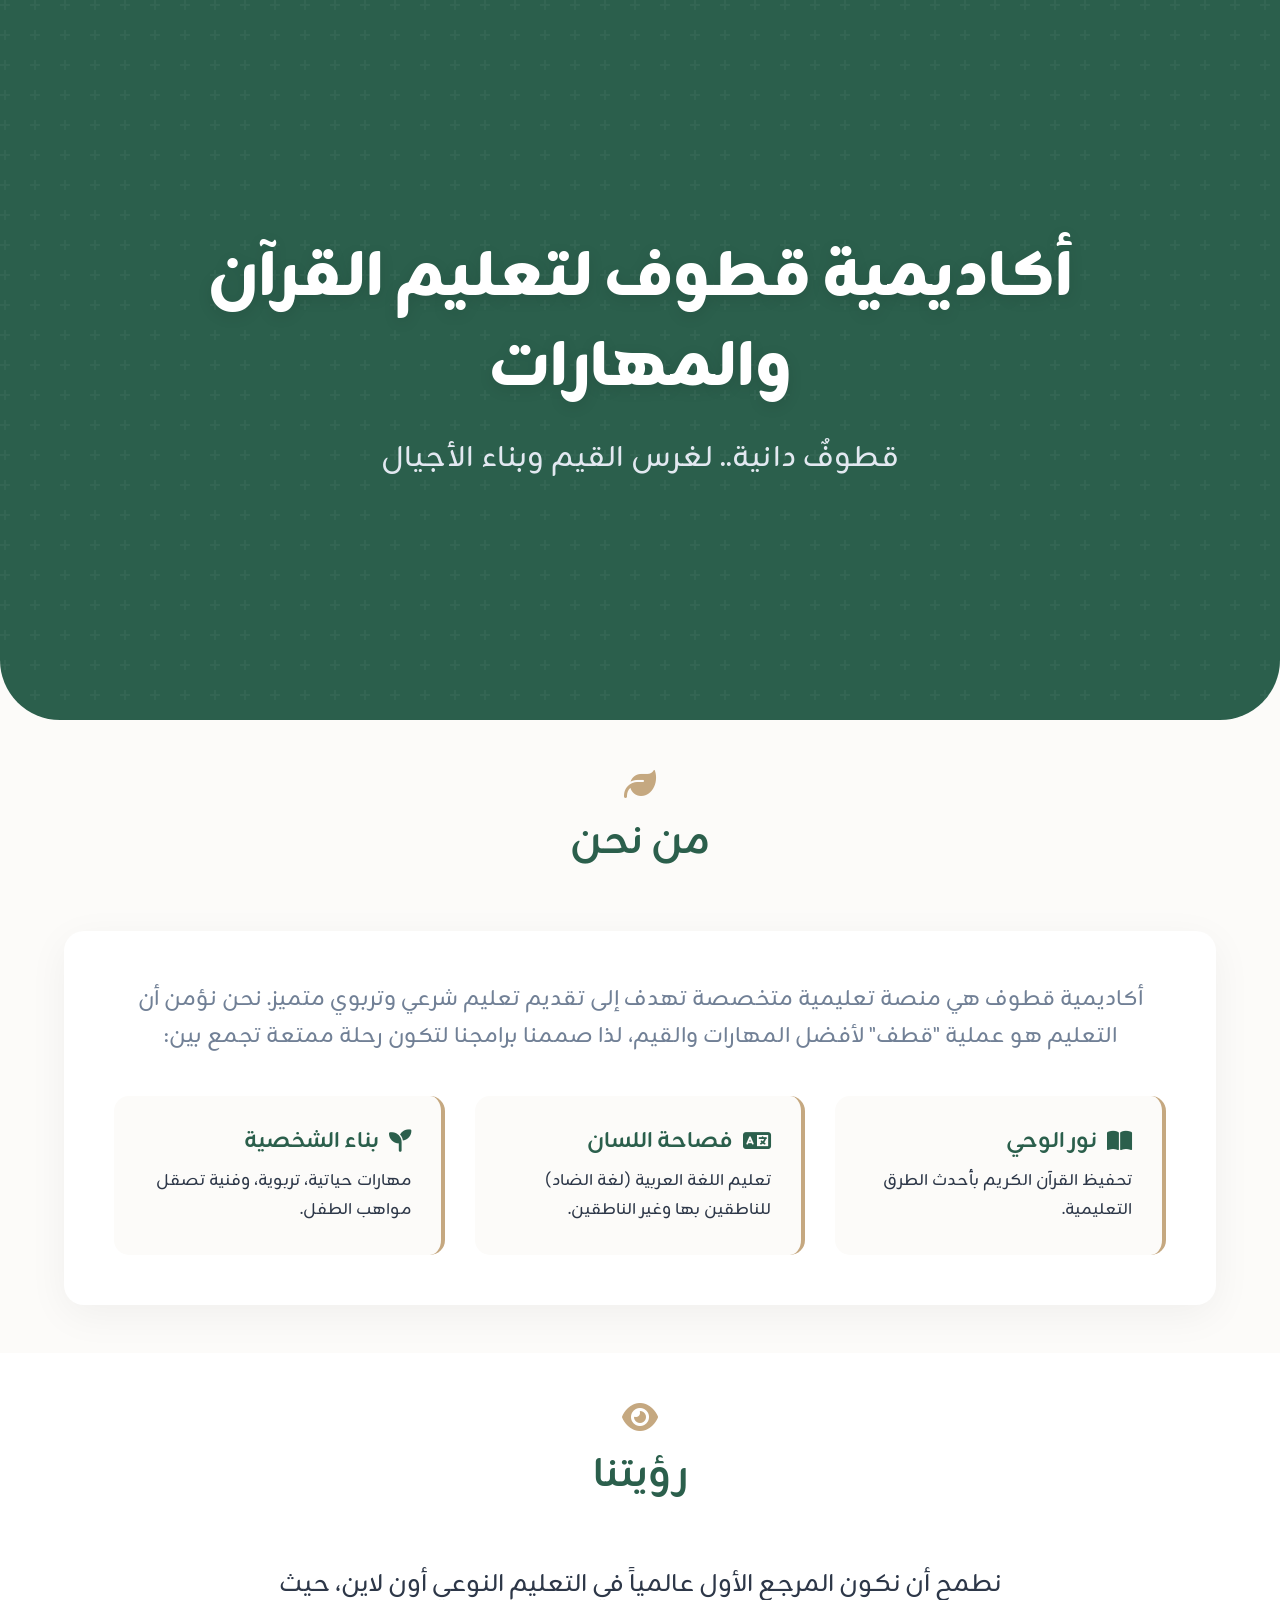
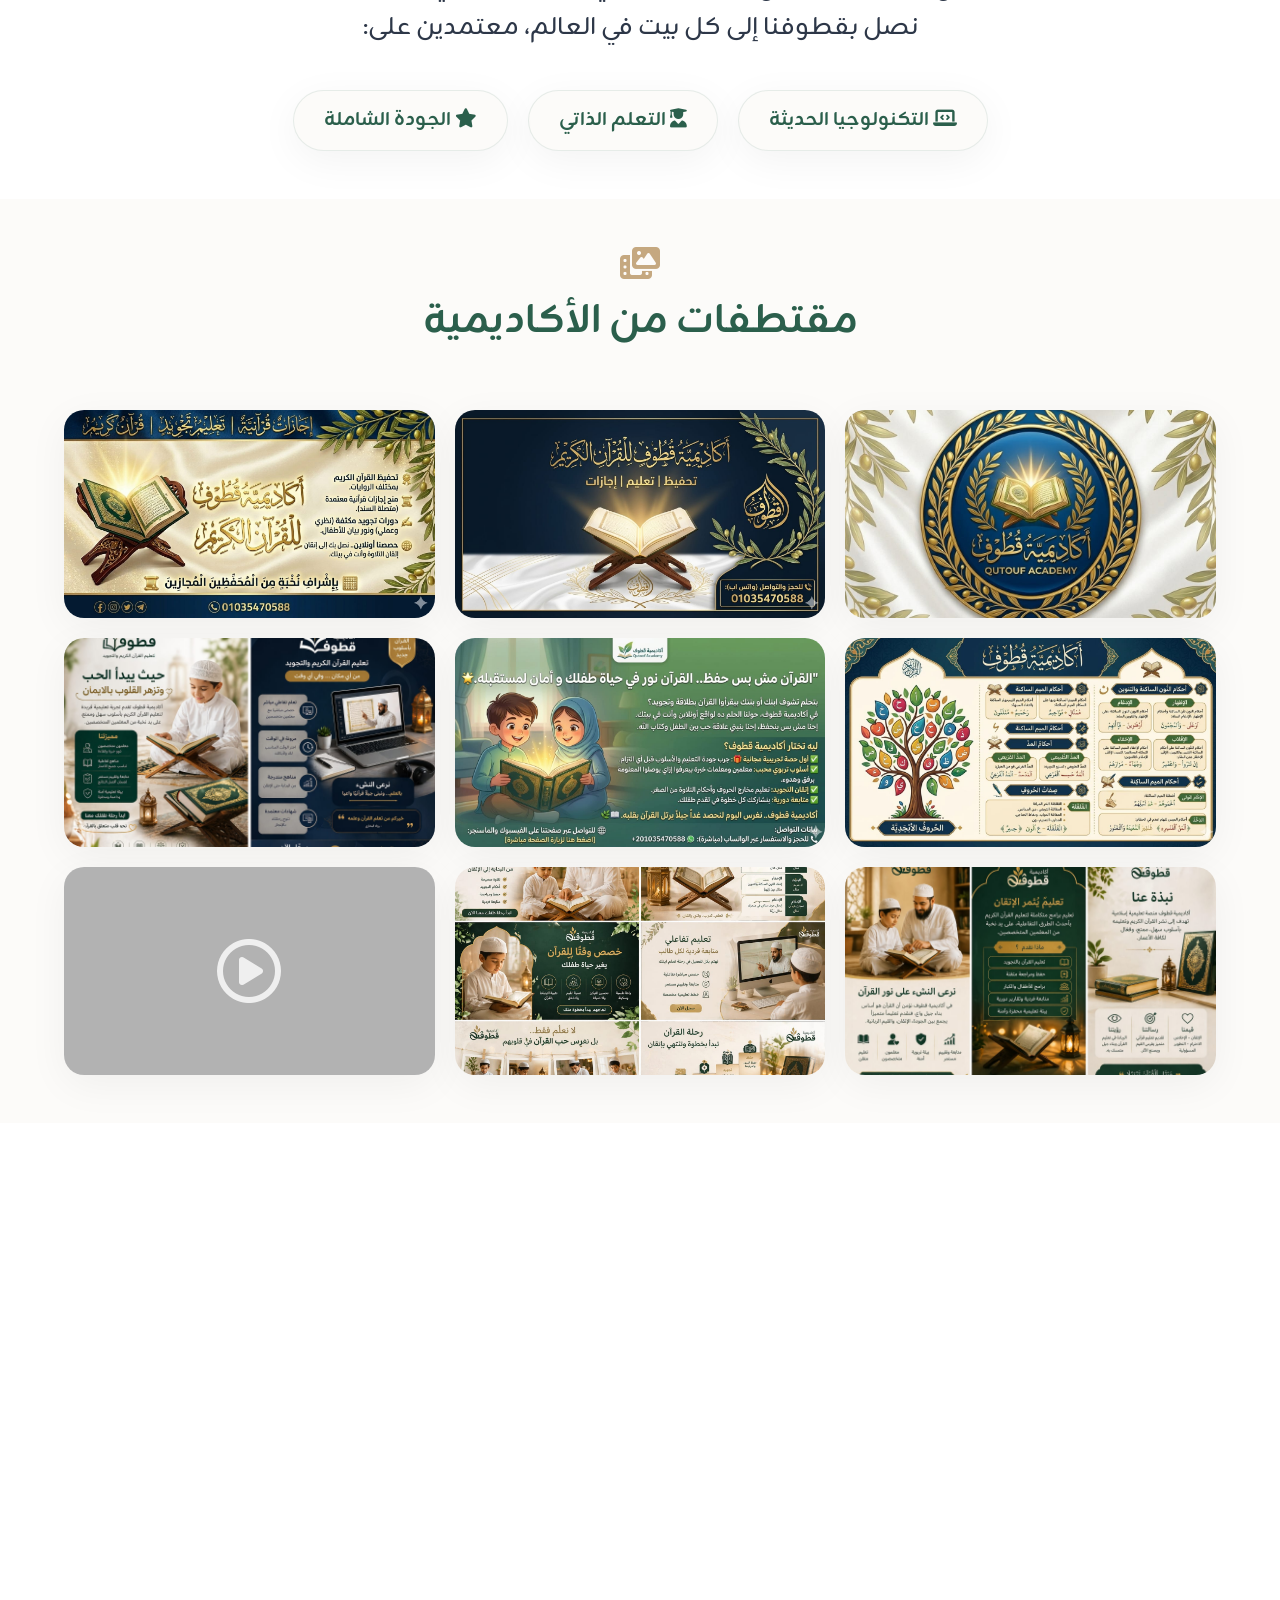
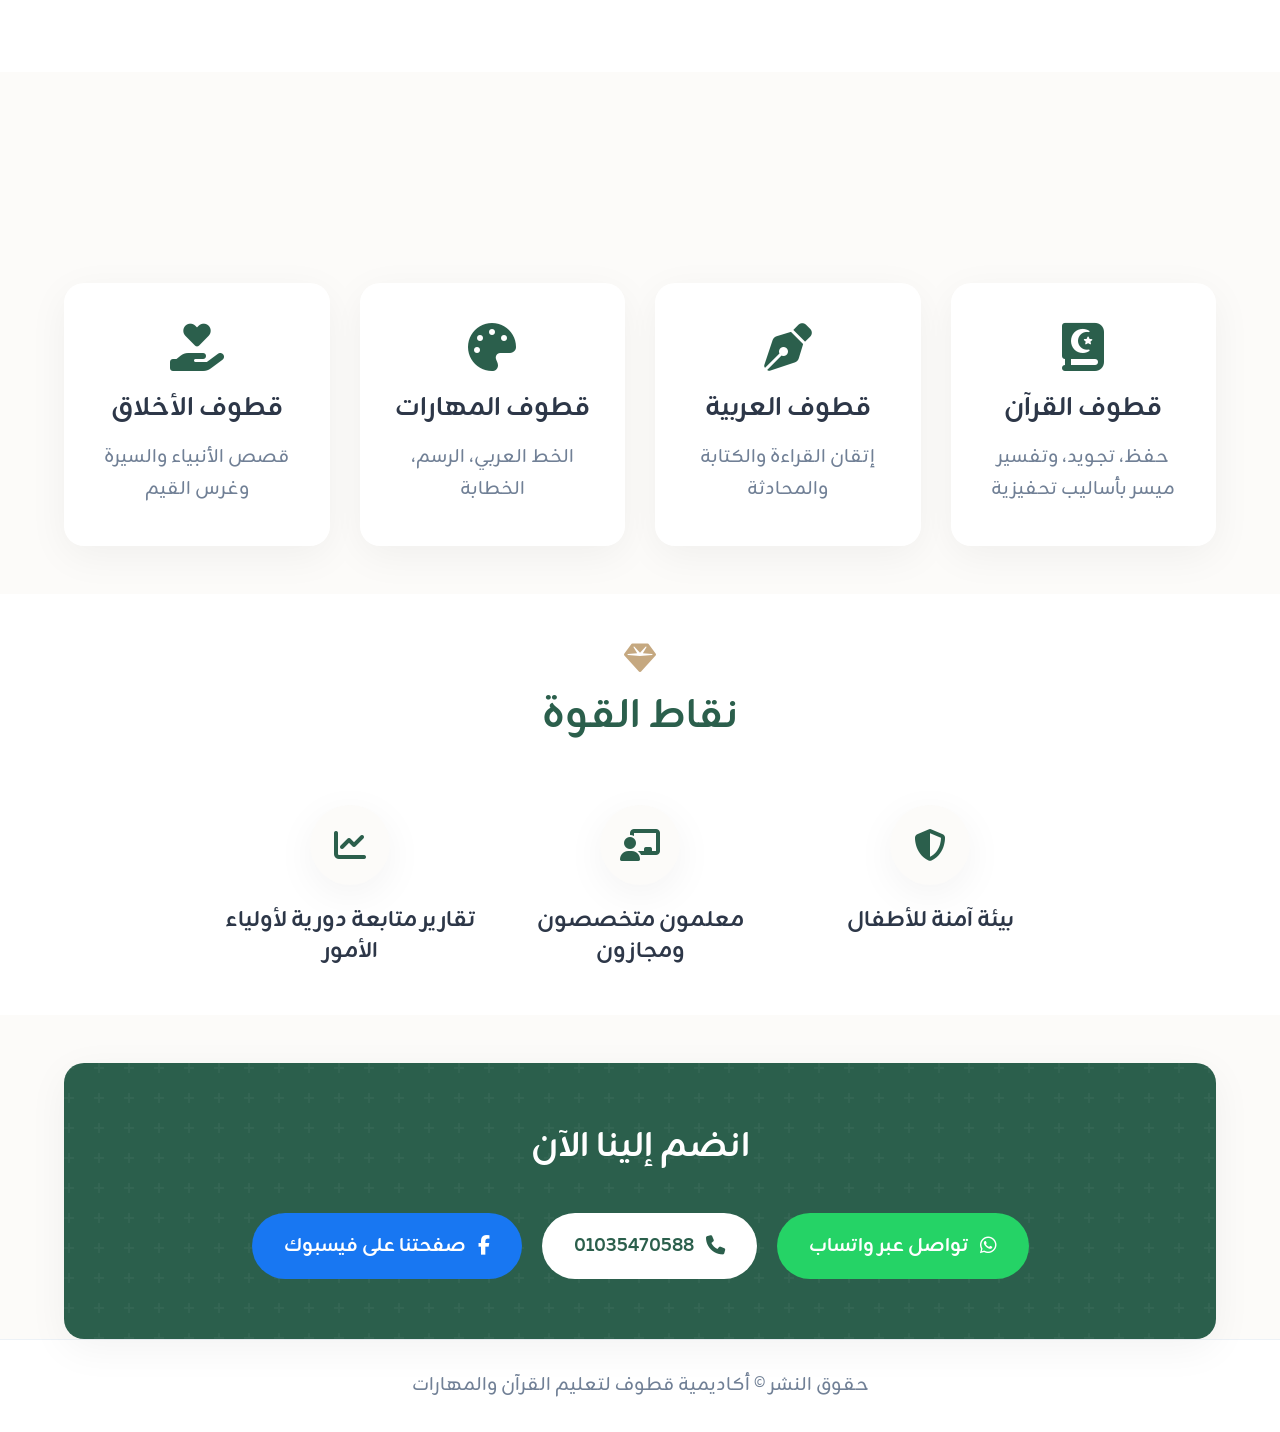
==== qutoof-academy/index.html @ 9b45e67b "a" ====
<!doctype html>
<html lang="ar" dir="rtl">
  <head>
    <meta charset="UTF-8" />
    <meta name="viewport" content="width=device-width, initial-scale=1.0" />
    <title>أكاديمية قطوف لتعليم القرآن والمهارات</title>

    <link rel="preconnect" href="https://fonts.googleapis.com" />
    <link rel="preconnect" href="https://fonts.gstatic.com" crossorigin />
    <link
      href="https://fonts.googleapis.com/css2?family=Zain:wght@300;400;700;900&display=swap"
      rel="stylesheet"
    />

    <link
      rel="stylesheet"
      href="https://cdnjs.cloudflare.com/ajax/libs/font-awesome/6.4.0/css/all.min.css"
    />

    <style>
      /* --- المتغيرات والألوان --- */
      :root {
        --primary-color: #2b5f4c; /* أخضر إسلامي هادئ */
        --secondary-color: #c5a880; /* ذهبي / بيج داكن */
        --bg-color: #fcfbf9; /* بيج فاتح جداً مريح للعين */
        --white: #ffffff;
        --text-dark: #2d3748;
        --text-light: #718096;
        --shadow-soft: 0 10px 40px rgba(0, 0, 0, 0.05);
        --shadow-hover: 0 20px 40px rgba(43, 95, 76, 0.1);
        --border-radius: 20px;
        --transition: all 0.4s cubic-bezier(0.4, 0, 0.2, 1);
      }

      /* --- الإعدادات العامة --- */
      * {
        margin: 0;
        padding: 0;
        box-sizing: border-box;
      }

      body {
        font-family: "Zain", sans-serif;
        background-color: var(--bg-color);
        color: var(--text-dark);
        line-height: 1.8;
        overflow-x: hidden;
        scroll-behavior: smooth;
      }

      h1,
      h2,
      h3,
      h4 {
        font-weight: 700;
        line-height: 1.4;
      }

      a {
        text-decoration: none;
        color: inherit;
      }

      .container {
        width: 100%;
        max-width: 1200px;
        margin: 0 auto;
        padding: 0 24px;
      }

      section {
        padding: 48px 0;
        margin: 48px 0;
        position: relative;
      }

      .section-header {
        text-align: center;
        margin-bottom: 60px;
      }

      .section-header i {
        font-size: 2rem;
        color: var(--secondary-color);
        margin-bottom: 15px;
      }

      .section-header h2 {
        font-size: 2.5rem;
        color: var(--primary-color);
        margin-bottom: 15px;
      }

      /* --- تأثيرات الدخول (Animations) --- */
      .animate-up {
        opacity: 0;
        transform: translateY(40px);
        transition:
          opacity 0.8s ease-out,
          transform 0.8s ease-out;
      }

      .animate-up.visible {
        opacity: 1;
        transform: translateY(0);
      }

      /* --- قسم البطل (Hero Section) --- */
      .hero {
        background-color: var(--primary-color);
        /* نمط هندسي إسلامي خفيف بالخلفية */
        background-image: url("data:image/svg+xml,%3Csvg width='60' height='60' viewBox='0 0 60 60' xmlns='http://www.w3.org/2000/svg'%3E%3Cg fill='none' fill-rule='evenodd'%3E%3Cg fill='%23ffffff' fill-opacity='0.04'%3E%3Cpath d='M36 34v-4h-2v4h-4v2h4v4h2v-4h4v-2h-4zm0-30V0h-2v4h-4v2h4v4h2V6h4V4h-4zM6 34v-4H4v4H0v2h4v4h2v-4h4v-2H6zM6 4V0H4v4H0v2h4v4h2V6h4V4H6z'/%3E%3C/g%3E%3C/g%3E%3C/svg%3E");
        color: var(--white);
        text-align: center;
        margin-top: unset;
        padding: 180px 20px;
        min-height: 80vh;
        display: flex;
        align-items: center;
        justify-content: center;
        border-bottom-left-radius: 60px;
        border-bottom-right-radius: 60px;
      }

      .hero h1 {
        font-size: 4rem;
        font-weight: 900;
        margin-bottom: 20px;
        text-shadow: 0 4px 15px rgba(0, 0, 0, 0.1);
      }

      .hero p {
        font-size: 1.8rem;
        font-weight: 400;
        color: #e2e8f0;
        max-width: 800px;
        margin: 0 auto;
      }

      /* --- قسم من نحن (About) --- */
      .about-content {
        background: var(--white);
        padding: 50px;
        border-radius: var(--border-radius);
        box-shadow: var(--shadow-soft);
        text-align: center;
      }

      .about-content > p {
        font-size: 1.3rem;
        margin-bottom: 40px;
        color: var(--text-light);
      }

      .about-features {
        display: grid;
        grid-template-columns: repeat(auto-fit, minmax(280px, 1fr));
        gap: 30px;
        text-align: right;
      }

      .about-feature-item {
        padding: 30px;
        background: var(--bg-color);
        border-radius: 15px;
        border-right: 4px solid var(--secondary-color);
        transition: var(--transition);
      }

      .about-feature-item:hover {
        transform: translateY(-5px);
        box-shadow: var(--shadow-soft);
      }

      .about-feature-item h4 {
        color: var(--primary-color);
        font-size: 1.4rem;
        margin-bottom: 10px;
        display: flex;
        align-items: center;
        gap: 10px;
      }

      /* --- قسم رؤيتنا (Vision) --- */
      .vision {
        background-color: var(--white);
      }

      .vision-container {
        max-width: 800px;
        margin: 0 auto;
        text-align: center;
      }

      .vision-text {
        font-size: 1.5rem;
        color: var(--text-dark);
        margin-bottom: 40px;
      }

      .vision-tags {
        display: flex;
        justify-content: center;
        gap: 20px;
        flex-wrap: wrap;
      }

      .tag {
        background: var(--bg-color);
        color: var(--primary-color);
        padding: 12px 30px;
        border-radius: 50px;
        font-weight: 700;
        font-size: 1.2rem;
        box-shadow: var(--shadow-soft);
        border: 1px solid rgba(43, 95, 76, 0.1);
      }

      /* --- المسارات التعليمية (Programs) --- */
      .programs-grid {
        display: grid;
        grid-template-columns: repeat(auto-fit, minmax(260px, 1fr));
        gap: 30px;
      }

      .program-card {
        background: var(--white);
        padding: 40px 30px;
        border-radius: var(--border-radius);
        box-shadow: var(--shadow-soft);
        text-align: center;
        transition: var(--transition);
        position: relative;
        overflow: hidden;
      }

      .program-card::before {
        content: "";
        position: absolute;
        top: 0;
        left: 0;
        width: 100%;
        height: 4px;
        background: var(--secondary-color);
        transform: scaleX(0);
        transition: var(--transition);
      }

      .program-card:hover {
        transform: translateY(-10px);
        box-shadow: var(--shadow-hover);
      }

      .program-card:hover::before {
        transform: scaleX(1);
      }

      .program-card i {
        font-size: 3rem;
        color: var(--primary-color);
        margin-bottom: 20px;
      }

      .program-card h3 {
        font-size: 1.6rem;
        margin-bottom: 15px;
        color: var(--text-dark);
      }

      .program-card p {
        color: var(--text-light);
        font-size: 1.1rem;
      }

      /* --- نقاط القوة (Features) --- */
      .features {
        background-color: var(--white);
      }

      .features-list {
        display: flex;
        justify-content: center;
        gap: 40px;
        flex-wrap: wrap;
      }

      .feature-box {
        display: flex;
        flex-direction: column;
        align-items: center;
        text-align: center;
        width: 250px;
      }

      .feature-icon {
        width: 80px;
        height: 80px;
        background: var(--bg-color);
        border-radius: 50%;
        display: flex;
        align-items: center;
        justify-content: center;
        font-size: 2rem;
        color: var(--primary-color);
        margin-bottom: 20px;
        box-shadow: var(--shadow-soft);
        transition: var(--transition);
      }

      .feature-box:hover .feature-icon {
        background: var(--primary-color);
        color: var(--white);
        transform: rotateY(180deg);
      }

      .feature-box h4 {
        font-size: 1.4rem;
      }

      /* --- قسم التواصل (Contact) --- */
      .contact-wrap {
        background: var(--primary-color);
        border-radius: var(--border-radius);
        padding: 60px;
        text-align: center;
        color: var(--white);
        box-shadow: var(--shadow-soft);
        /* نمط إسلامي للخلفية */
        background-image: url("data:image/svg+xml,%3Csvg width='60' height='60' viewBox='0 0 60 60' xmlns='http://www.w3.org/2000/svg'%3E%3Cg fill='none' fill-rule='evenodd'%3E%3Cg fill='%23ffffff' fill-opacity='0.04'%3E%3Cpath d='M36 34v-4h-2v4h-4v2h4v4h2v-4h4v-2h-4zm0-30V0h-2v4h-4v2h4v4h2V6h4V4h-4zM6 34v-4H4v4H0v2h4v4h2v-4h4v-2H6zM6 4V0H4v4H0v2h4v4h2V6h4V4H6z'/%3E%3C/g%3E%3C/g%3E%3C/svg%3E");
      }

      .contact-wrap h2 {
        color: var(--white);
        font-size: 2.2rem;
        margin-bottom: 40px;
      }

      .contact-links {
        display: flex;
        justify-content: center;
        align-items: center;
        gap: 20px;
        flex-wrap: wrap;
      }

      .contact-btn {
        display: flex;
        align-items: center;
        gap: 12px;
        padding: 16px 32px;
        border-radius: 50px;
        font-size: 1.2rem;
        font-weight: 700;
        transition: var(--transition);
        background: var(--white);
        color: var(--text-dark);
      }

      .contact-btn:hover {
        transform: translateY(-3px);
        box-shadow: 0 10px 20px rgba(0, 0, 0, 0.1);
      }

      .btn-whatsapp {
        background: #25d366;
        color: white;
      }
      .btn-whatsapp:hover {
        background: #20bd5a;
      }

      .btn-facebook {
        background: #1877f2;
        color: white;
      }
      .btn-facebook:hover {
        background: #166fe5;
      }

      .btn-phone {
        background: var(--white);
        color: var(--primary-color);
      }

      /* --- الفوتر (Footer) --- */
      footer {
        background-color: var(--white);
        padding: 30px 0;
        text-align: center;
        border-top: 1px solid #edf2f7;
      }

      footer p {
        color: var(--text-light);
        font-size: 1.1rem;
        /* margin-bottom: 10px; */
      }
      /*
      .social-icons {
        display: flex;
        justify-content: center;
        gap: 15px;
      }

      .social-icons a {
        color: var(--text-light);
        font-size: 1.2rem;
        transition: var(--transition);
      }

      .social-icons a:hover {
        color: var(--primary-color);
      }
         */

      /* --- التجاوب مع الشاشات (Responsive) --- */
      @media (max-width: 768px) {
        .hero h1 {
          font-size: 2.5rem;
        }
        .hero p {
          font-size: 1.3rem;
        }
        .hero {
          padding: 120px 20px;
          border-bottom-left-radius: 30px;
          border-bottom-right-radius: 30px;
        }
        .about-content {
          padding: 30px;
        }
        .vision-text {
          font-size: 1.2rem;
        }
        .contact-wrap {
          padding: 40px 20px;
        }
        .contact-btn {
          width: 100%;
          justify-content: center;
        }
      }

      /* --- قسم معرض الصور والفيديوهات (Gallery) --- */
      .media-grid {
        display: grid;
        grid-template-columns: repeat(auto-fit, minmax(300px, 1fr));
        gap: 20px;
        margin-top: 40px;
      }

      .media-item {
        border-radius: var(--border-radius);
        overflow: hidden;
        box-shadow: var(--shadow-soft);
        position: relative;
        aspect-ratio: 16 / 9;
        background-color: var(--white);
      }

      .media-item img {
        width: 100%;
        height: 100%;
        object-fit: cover;
        transition: var(--transition);
      }

      .media-item:hover img {
        transform: scale(1.05);
      }

      /* تنسيق غطاء الفيديو */
      .video-overlay {
        position: absolute;
        top: 0;
        left: 0;
        width: 100%;
        height: 100%;
        background: rgba(0, 0, 0, 0.3);
        display: flex;
        align-items: center;
        justify-content: center;
        transition: var(--transition);
        cursor: pointer;
      }

      .media-item:hover .video-overlay {
        background: rgba(0, 0, 0, 0.5);
      }

      .video-overlay i {
        font-size: 4rem;
        color: var(--white);
        opacity: 0.8;
        transition: var(--transition);
      }

      .media-item:hover .video-overlay i {
        transform: scale(1.1);
        opacity: 1;
      }

      /* --- قسم فريق العمل (Team) --- */
      .team-grid {
        display: grid;
        grid-template-columns: repeat(auto-fit, minmax(250px, 1fr));
        gap: 30px;
        margin-top: 40px;
      }

      .team-card {
        background: var(--white);
        border-radius: var(--border-radius);
        padding: 40px 20px;
        text-align: center;
        box-shadow: var(--shadow-soft);
        transition: var(--transition);
      }

      .team-card:hover {
        transform: translateY(-10px);
        box-shadow: var(--shadow-hover);
      }

      .team-avatar {
        width: 120px;
        height: 120px;
        border-radius: 50%;
        background-color: var(--bg-color);
        margin: 0 auto 20px;
        display: flex;
        align-items: center;
        justify-content: center;
        font-size: 3rem;
        color: var(--secondary-color);
        border: 4px solid var(--primary-color);
        overflow: hidden;
      }

      .team-avatar img {
        width: 100%;
        height: 100%;
        object-fit: cover;
      }

      .team-card h3 {
        color: var(--text-dark);
        font-size: 1.5rem;
        margin-bottom: 5px;
      }

      .team-card p {
        color: var(--text-light);
        font-size: 1.1rem;
      }
    </style>
  </head>
  <body>
    <section class="hero">
      <div class="container animate-up">
        <h1>أكاديمية قطوف لتعليم القرآن والمهارات</h1>
        <p>قطوفٌ دانية.. لغرس القيم وبناء الأجيال</p>
      </div>
    </section>

    <section id="about" class="container">
      <div class="section-header animate-up">
        <i class="fa-solid fa-leaf"></i>
        <h2>من نحن</h2>
      </div>
      <div class="about-content animate-up">
        <p>
          أكاديمية قطوف هي منصة تعليمية متخصصة تهدف إلى تقديم تعليم شرعي وتربوي
          متميز. نحن نؤمن أن التعليم هو عملية "قطف" لأفضل المهارات والقيم، لذا
          صممنا برامجنا لتكون رحلة ممتعة تجمع بين:
        </p>

        <div class="about-features">
          <div class="about-feature-item">
            <h4><i class="fa-solid fa-book-open"></i> نور الوحي</h4>
            <p>تحفيظ القرآن الكريم بأحدث الطرق التعليمية.</p>
          </div>
          <div class="about-feature-item">
            <h4><i class="fa-solid fa-language"></i> فصاحة اللسان</h4>
            <p>تعليم اللغة العربية (لغة الضاد) للناطقين بها وغير الناطقين.</p>
          </div>
          <div class="about-feature-item">
            <h4><i class="fa-solid fa-seedling"></i> بناء الشخصية</h4>
            <p>مهارات حياتية، تربوية، وفنية تصقل مواهب الطفل.</p>
          </div>
        </div>
      </div>
    </section>

    <section id="vision" class="vision">
      <div class="container vision-container animate-up">
        <div class="section-header">
          <i class="fa-solid fa-eye"></i>
          <h2>رؤيتنا</h2>
        </div>
        <p class="vision-text">
          نطمح أن نكون المرجع الأول عالمياً في التعليم النوعي أون لاين، حيث نصل
          بقطوفنا إلى كل بيت في العالم، معتمدين على:
        </p>
        <div class="vision-tags">
          <div class="tag">
            <i class="fa-solid fa-laptop-code"></i> التكنولوجيا الحديثة
          </div>
          <div class="tag">
            <i class="fa-solid fa-user-graduate"></i> التعلم الذاتي
          </div>
          <div class="tag"><i class="fa-solid fa-star"></i> الجودة الشاملة</div>
        </div>
      </div>
    </section>

    <section id="gallery" class="container">
      <div class="section-header animate-up">
        <i class="fa-solid fa-photo-film"></i>
        <h2>مقتطفات من الأكاديمية</h2>
      </div>
      <div class="media-grid">
        <div class="media-item animate-up" style="transition-delay: 0.1s">
          <img src="img\WhatsApp Image 2026-04-23 at 6.18.03 PM.jpeg" />
        </div>

        <div class="media-item animate-up" style="transition-delay: 0.1s">
          <img src="img\WhatsApp Image 2026-04-23 at 6.18.01 PM.jpeg" />
        </div>

        <div class="media-item animate-up" style="transition-delay: 0.1s">
          <img src="img\WhatsApp Image 2026-04-23 at 6.18.02 PM.jpeg" />
        </div>

        <div class="media-item animate-up" style="transition-delay: 0.1s">
          <img src="img\WhatsApp Image 2026-04-23 at 7.53.25 PM.jpeg" />
        </div>

        <div class="media-item animate-up" style="transition-delay: 0.1s">
          <img src="img\WhatsApp Image 2026-04-23 at 7.35.14 PM.jpeg" />
        </div>

        <div class="media-item animate-up" style="transition-delay: 0.1s">
          <img src="img\WhatsApp Image 2026-04-23 at 7.59.48 PM.jpeg" />
        </div>

        <div class="media-item animate-up" style="transition-delay: 0.1s">
          <img src="img\WhatsApp Image 2026-04-23 at 7.59.47 PM.jpeg" />
        </div>

        <div class="media-item animate-up" style="transition-delay: 0.1s">
          <img src="img\WhatsApp Image 2026-04-23 at 7.53.52 PM.jpeg" />
        </div>

        <div class="media-item animate-up">
          <video src="vid\VID-20260425-WA0044.mp4"></video>
          <a href="#" class="video-overlay">
            <i class="fa-regular fa-circle-play"></i>
          </a>
        </div>
      </div>
    </section>

    <section id="team" class="features">
      <div class="container">
        <div class="section-header animate-up">
          <i class="fa-solid fa-users"></i>
          <h2>فريق العمل</h2>
        </div>
        <div class="team-grid">
          <div class="team-card animate-up">
            <div class="team-avatar">
              <i class="fa-solid fa-user-tie"></i>
            </div>
            <h3>الشيخ عبدالله ناصر</h3>
            <p>مشرف تعليم القرآن</p>
          </div>
        </div>
      </div>
    </section>

    <section id="programs" class="container">
      <div class="section-header animate-up">
        <i class="fa-solid fa-layer-group"></i>
        <h2>مسارات قطوف التعليمية</h2>
      </div>
      <div class="programs-grid">
        <div class="program-card animate-up">
          <i class="fa-solid fa-book-quran"></i>
          <h3>قطوف القرآن</h3>
          <p>حفظ، تجويد، وتفسير ميسر بأساليب تحفيزية</p>
        </div>
        <div class="program-card animate-up" style="transition-delay: 0.1s">
          <i class="fa-solid fa-pen-nib"></i>
          <h3>قطوف العربية</h3>
          <p>إتقان القراءة والكتابة والمحادثة</p>
        </div>
        <div class="program-card animate-up" style="transition-delay: 0.2s">
          <i class="fa-solid fa-palette"></i>
          <h3>قطوف المهارات</h3>
          <p>الخط العربي، الرسم، الخطابة</p>
        </div>
        <div class="program-card animate-up" style="transition-delay: 0.3s">
          <i class="fa-solid fa-hand-holding-heart"></i>
          <h3>قطوف الأخلاق</h3>
          <p>قصص الأنبياء والسيرة وغرس القيم</p>
        </div>
      </div>
    </section>

    <section id="features" class="features">
      <div class="container animate-up">
        <div class="section-header">
          <i class="fa-solid fa-gem"></i>
          <h2>نقاط القوة</h2>
        </div>
        <div class="features-list">
          <div class="feature-box">
            <div class="feature-icon">
              <i class="fa-solid fa-shield-halved"></i>
            </div>
            <h4>بيئة آمنة للأطفال</h4>
          </div>
          <div class="feature-box">
            <div class="feature-icon">
              <i class="fa-solid fa-chalkboard-user"></i>
            </div>
            <h4>معلمون متخصصون ومجازون</h4>
          </div>
          <div class="feature-box">
            <div class="feature-icon">
              <i class="fa-solid fa-chart-line"></i>
            </div>
            <h4>تقارير متابعة دورية لأولياء الأمور</h4>
          </div>
        </div>
      </div>
    </section>

    <section id="contact" class="container">
      <div class="contact-wrap animate-up">
        <h2>انضم إلينا الآن</h2>
        <div class="contact-links">
          <a
            href="https://wa.me/201035470588"
            target="_blank"
            class="contact-btn btn-whatsapp"
          >
            <i class="fa-brands fa-whatsapp"></i> تواصل عبر واتساب
          </a>
          <a href="tel:01035470588" class="contact-btn btn-phone">
            <i class="fa-solid fa-phone"></i> 01035470588
          </a>
          <a
            href="https://facebook.com/share/18U8JBKvM3"
            target="_blank"
            class="contact-btn btn-facebook"
          >
            <i class="fa-brands fa-facebook-f"></i> صفحتنا على فيسبوك
          </a>
        </div>
      </div>
    </section>

    <footer>
      <div class="container">
        <p>حقوق النشر © أكاديمية قطوف لتعليم القرآن والمهارات</p>
        <!-- <div class="social-icons">
          <a href="https://facebook.com/share/18U8JBKvM3" target="_blank"
            ><i class="fa-brands fa-facebook"></i
          ></a>
          <a href="https://wa.me/201035470588" target="_blank"
            ><i class="fa-brands fa-whatsapp"></i
          ></a>
        </div> -->
      </div>
    </footer>

    <script>
      document.addEventListener("DOMContentLoaded", () => {
        const observerOptions = {
          root: null,
          rootMargin: "0px",
          threshold: 0.15,
        };

        const observer = new IntersectionObserver((entries, observer) => {
          entries.forEach((entry) => {
            if (entry.isIntersecting) {
              entry.target.classList.add("visible");
              observer.unobserve(entry.target);
            }
          });
        }, observerOptions);

        const animateElements = document.querySelectorAll(".animate-up");
        animateElements.forEach((el) => observer.observe(el));
      });
    </script>
  </body>
</html>
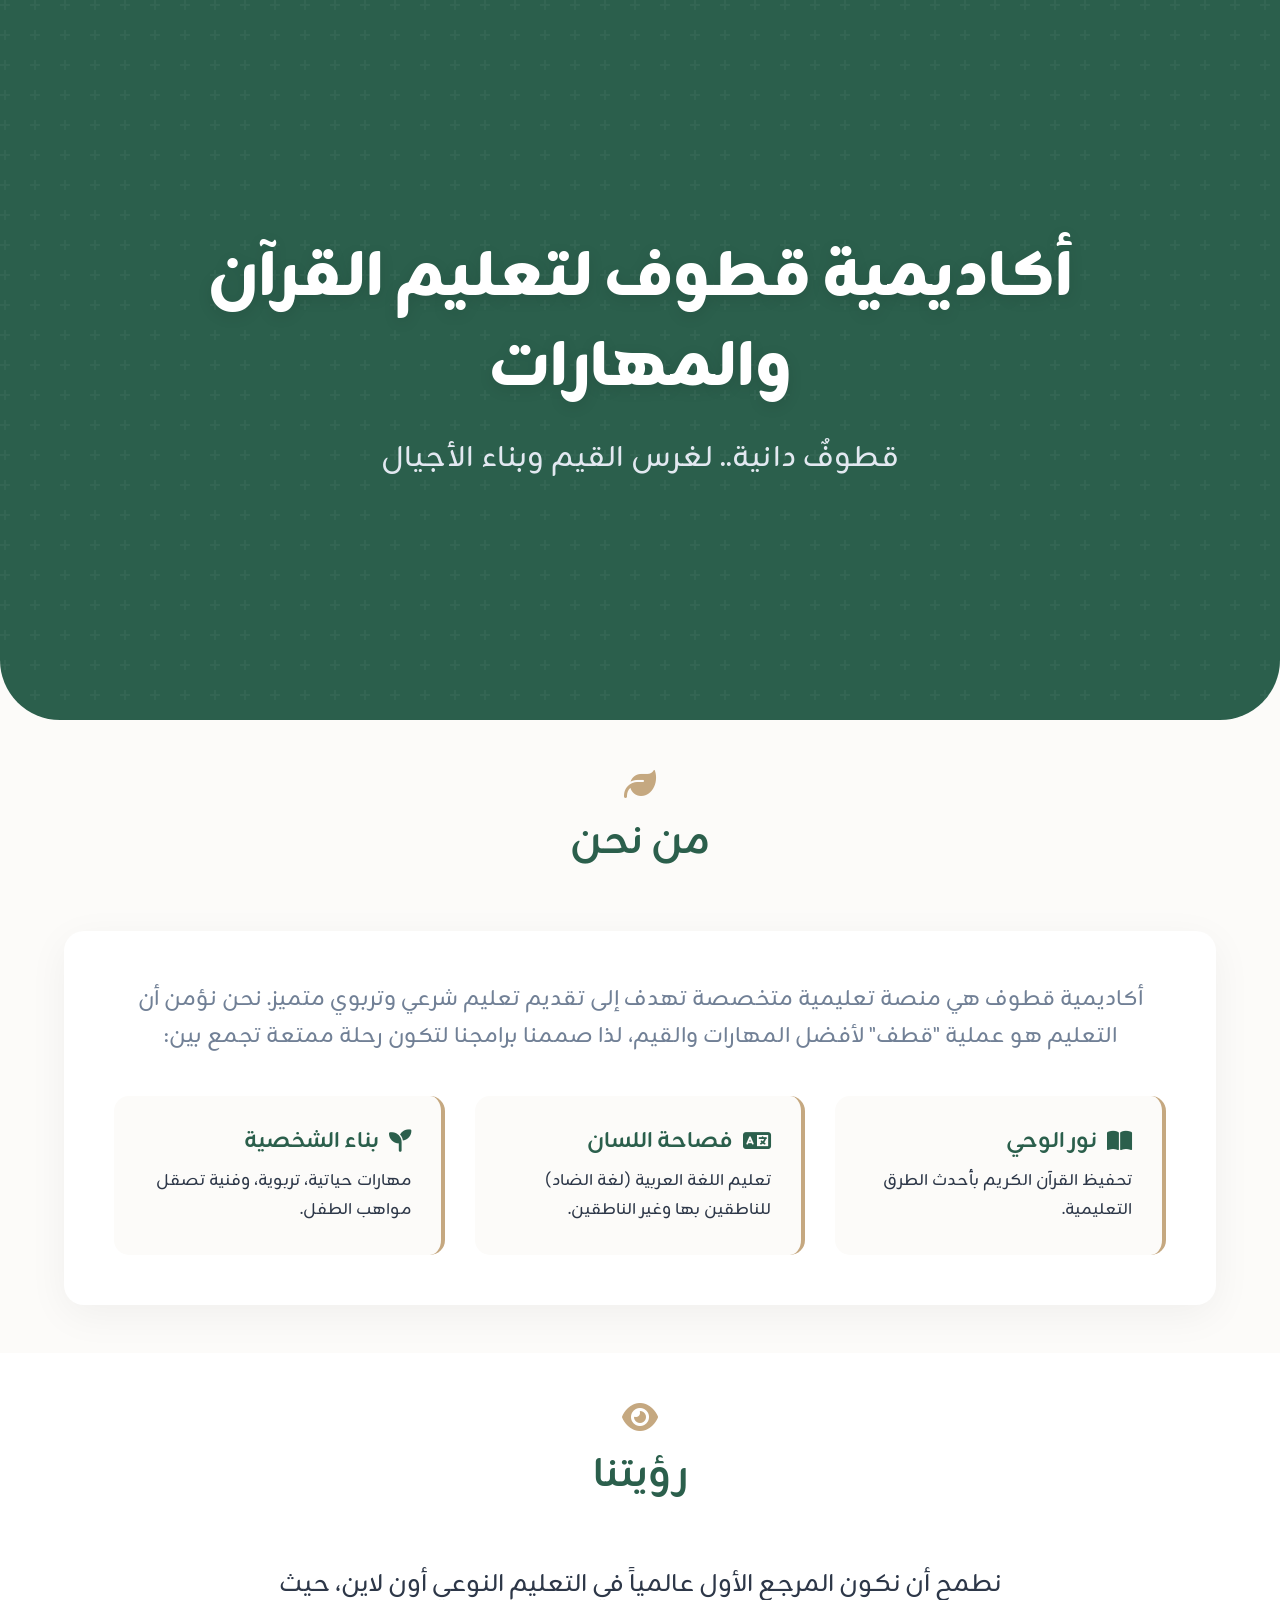
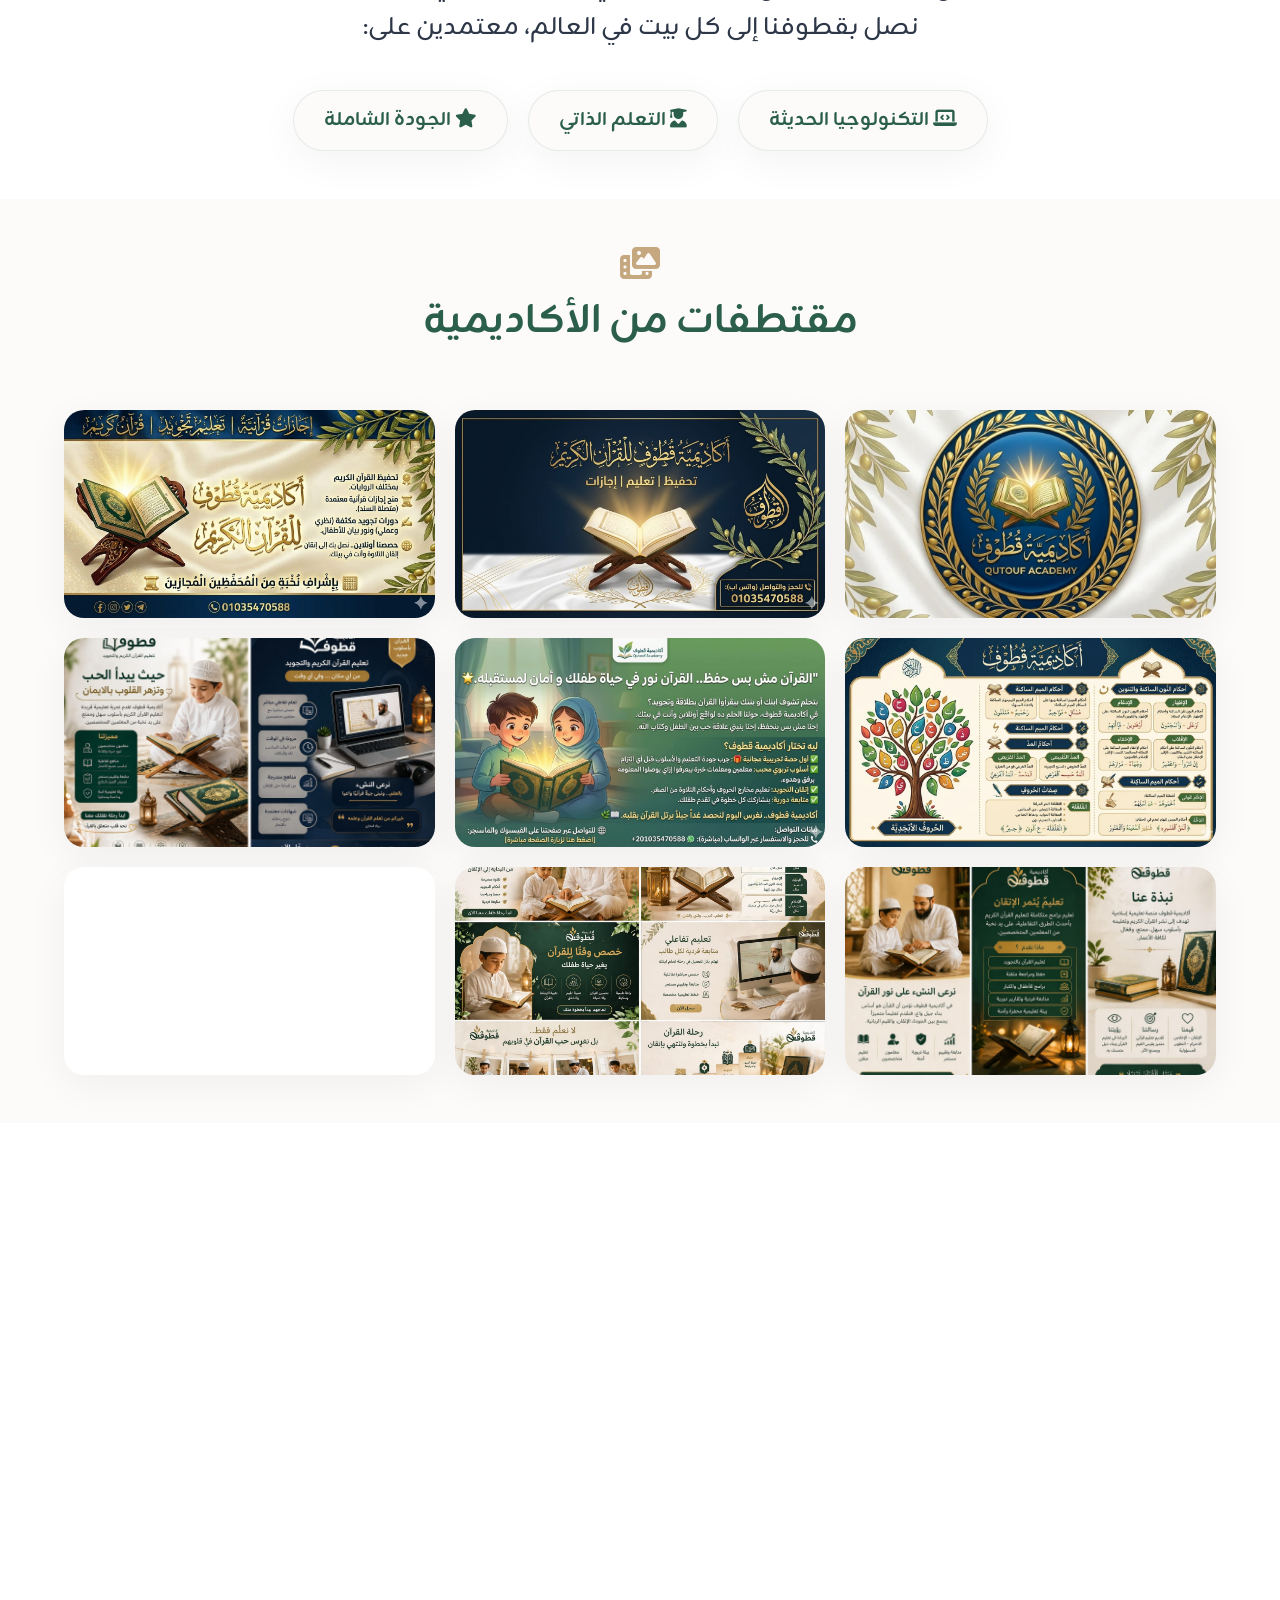
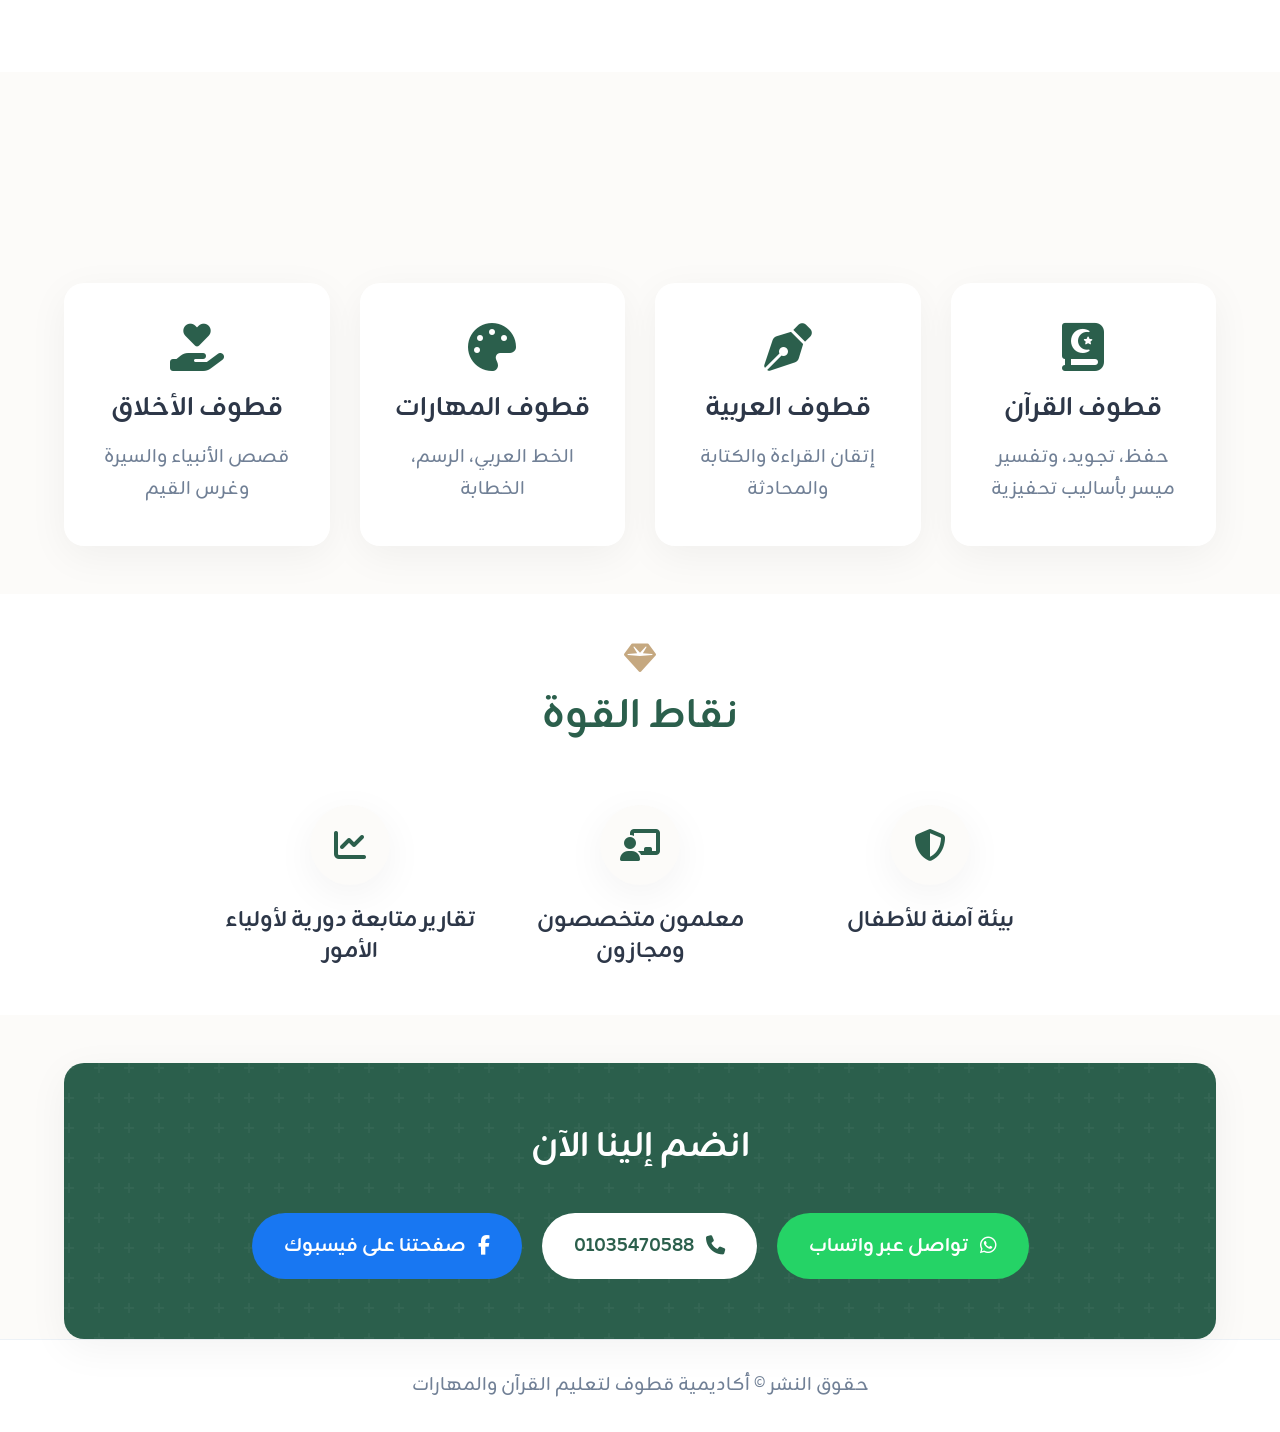
==== commit 67c3ea81: "a" ====
--- a/qutoof-academy/index.html
+++ b/qutoof-academy/index.html
@@ -625,38 +625,38 @@
         </div>
 
         <div class="media-item animate-up" style="transition-delay: 0.1s">
-          <img src="img\WhatsApp Image 2026-04-23 at 6.18.01 PM.jpeg" />
+          <img src="img/WhatsApp Image 2026-04-23 at 6.18.01 PM.jpeg" />
         </div>
 
         <div class="media-item animate-up" style="transition-delay: 0.1s">
-          <img src="img\WhatsApp Image 2026-04-23 at 6.18.02 PM.jpeg" />
+          <img src="img/WhatsApp Image 2026-04-23 at 6.18.02 PM.jpeg" />
         </div>
 
         <div class="media-item animate-up" style="transition-delay: 0.1s">
-          <img src="img\WhatsApp Image 2026-04-23 at 7.53.25 PM.jpeg" />
+          <img src="img/WhatsApp Image 2026-04-23 at 7.53.25 PM.jpeg" />
         </div>
 
         <div class="media-item animate-up" style="transition-delay: 0.1s">
-          <img src="img\WhatsApp Image 2026-04-23 at 7.35.14 PM.jpeg" />
+          <img src="img/WhatsApp Image 2026-04-23 at 7.35.14 PM.jpeg" />
         </div>
 
         <div class="media-item animate-up" style="transition-delay: 0.1s">
-          <img src="img\WhatsApp Image 2026-04-23 at 7.59.48 PM.jpeg" />
+          <img src="img/WhatsApp Image 2026-04-23 at 7.59.48 PM.jpeg" />
         </div>
 
         <div class="media-item animate-up" style="transition-delay: 0.1s">
-          <img src="img\WhatsApp Image 2026-04-23 at 7.59.47 PM.jpeg" />
+          <img src="img/WhatsApp Image 2026-04-23 at 7.59.47 PM.jpeg" />
         </div>
 
         <div class="media-item animate-up" style="transition-delay: 0.1s">
-          <img src="img\WhatsApp Image 2026-04-23 at 7.53.52 PM.jpeg" />
+          <img src="img/WhatsApp Image 2026-04-23 at 7.53.52 PM.jpeg" />
         </div>
 
         <div class="media-item animate-up">
-          <video src="vid\VID-20260425-WA0044.mp4"></video>
-          <a href="#" class="video-overlay">
+          <video src="vid/VID-20260425-WA0044.mp4"></video>
+          <!-- <a href="#" class="video-overlay">
             <i class="fa-regular fa-circle-play"></i>
-          </a>
+          </a> -->
         </div>
       </div>
     </section>
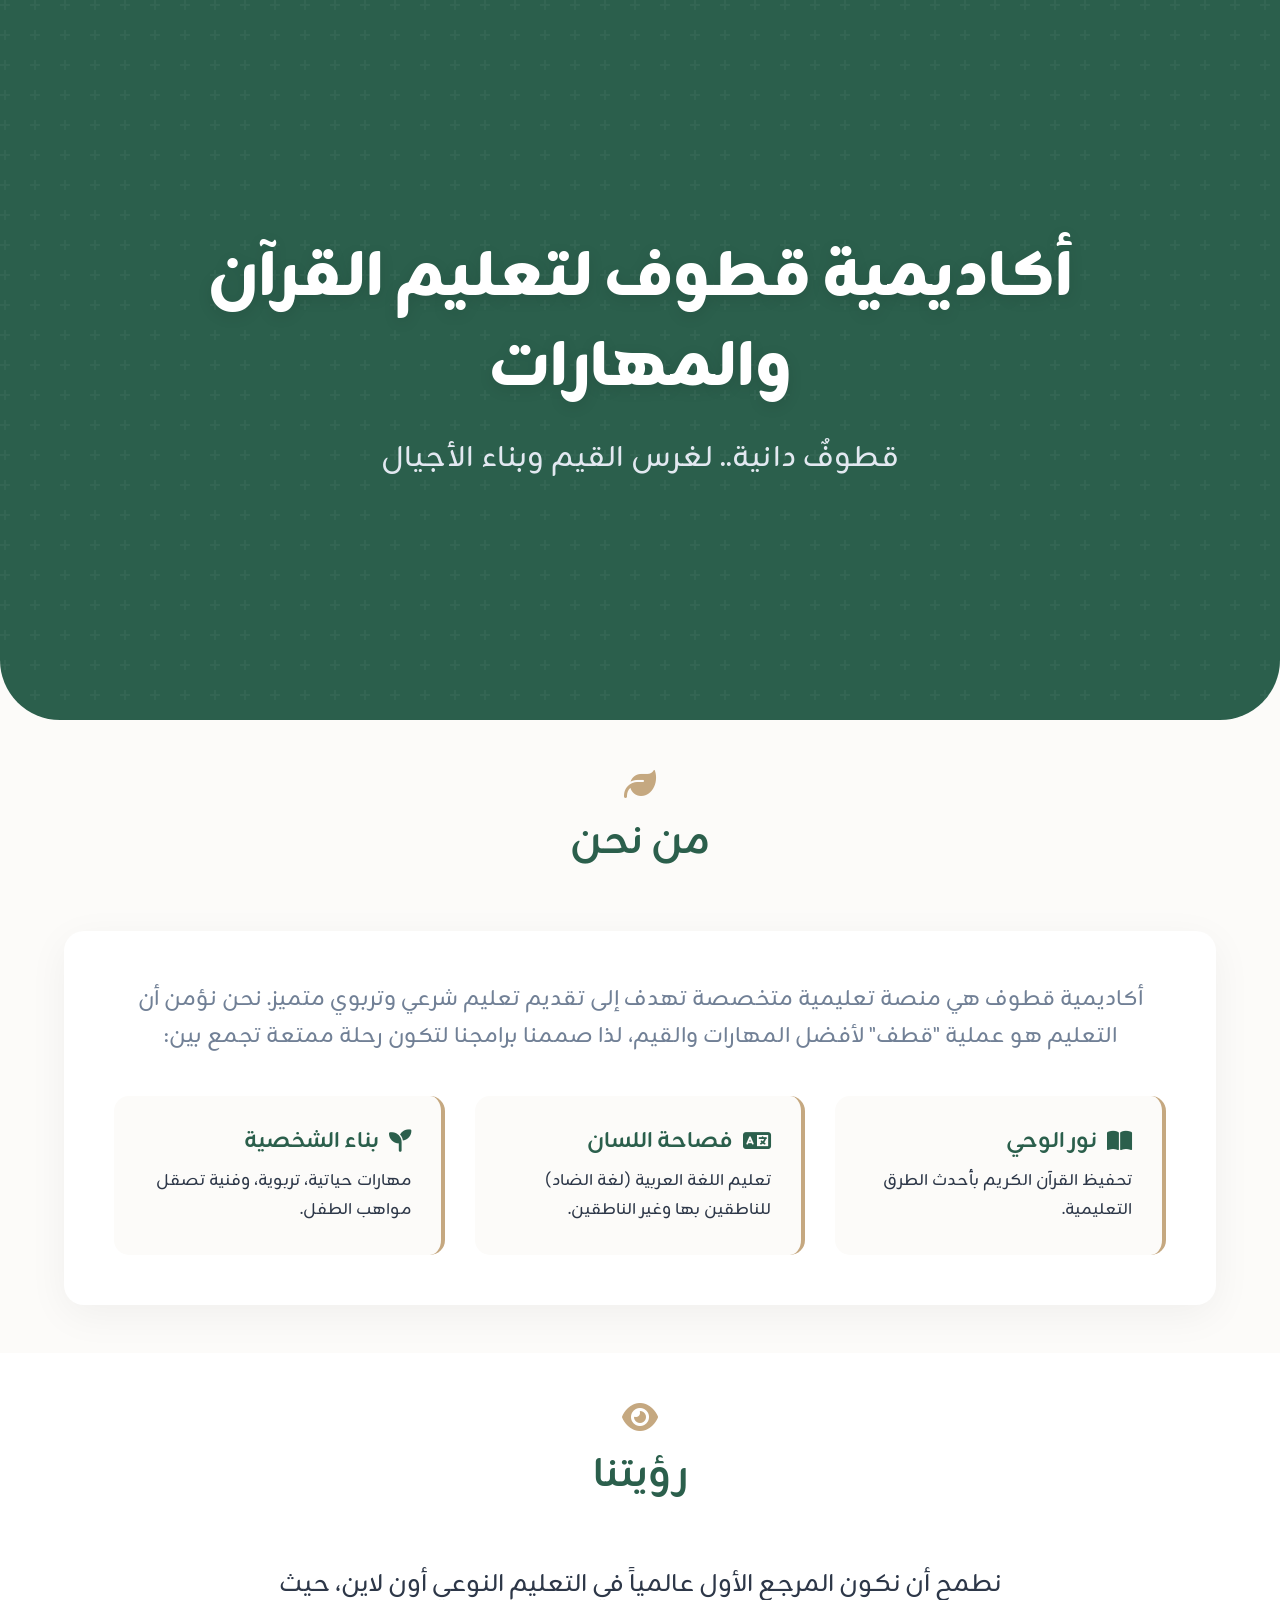
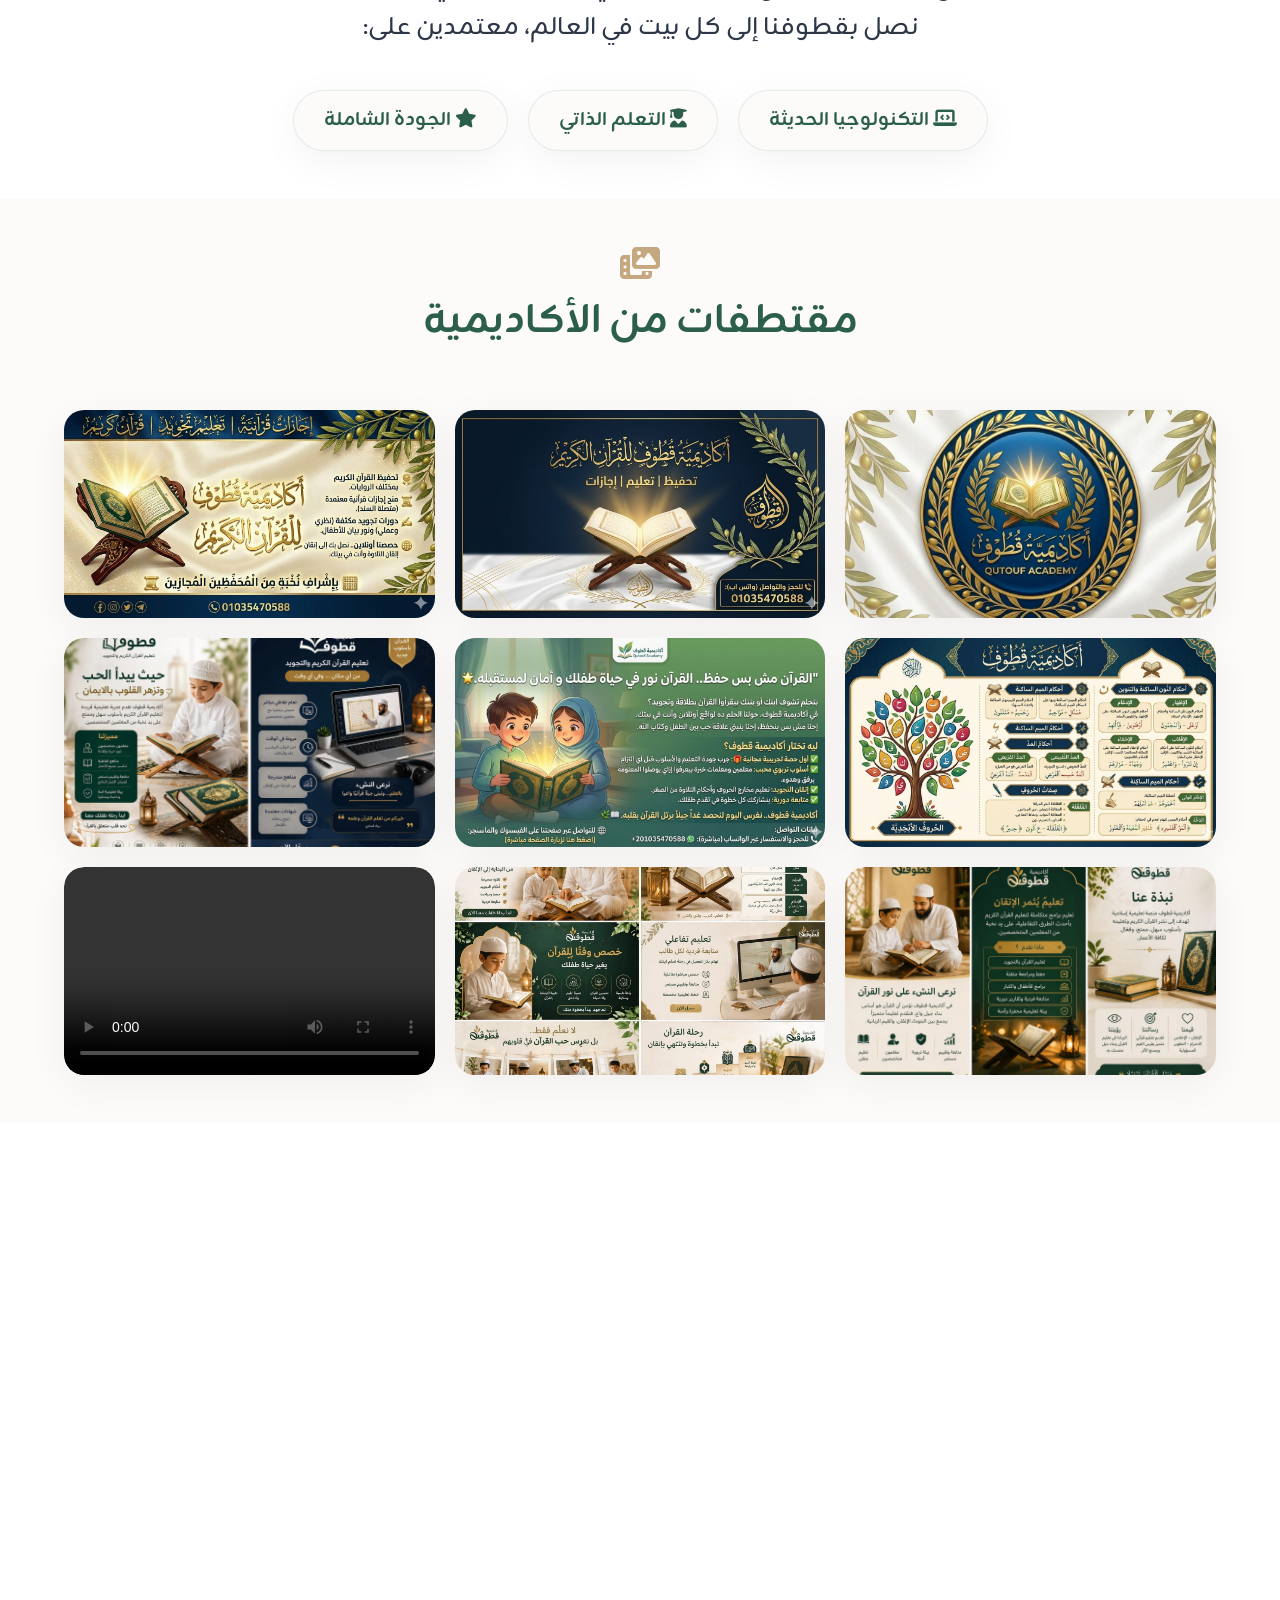
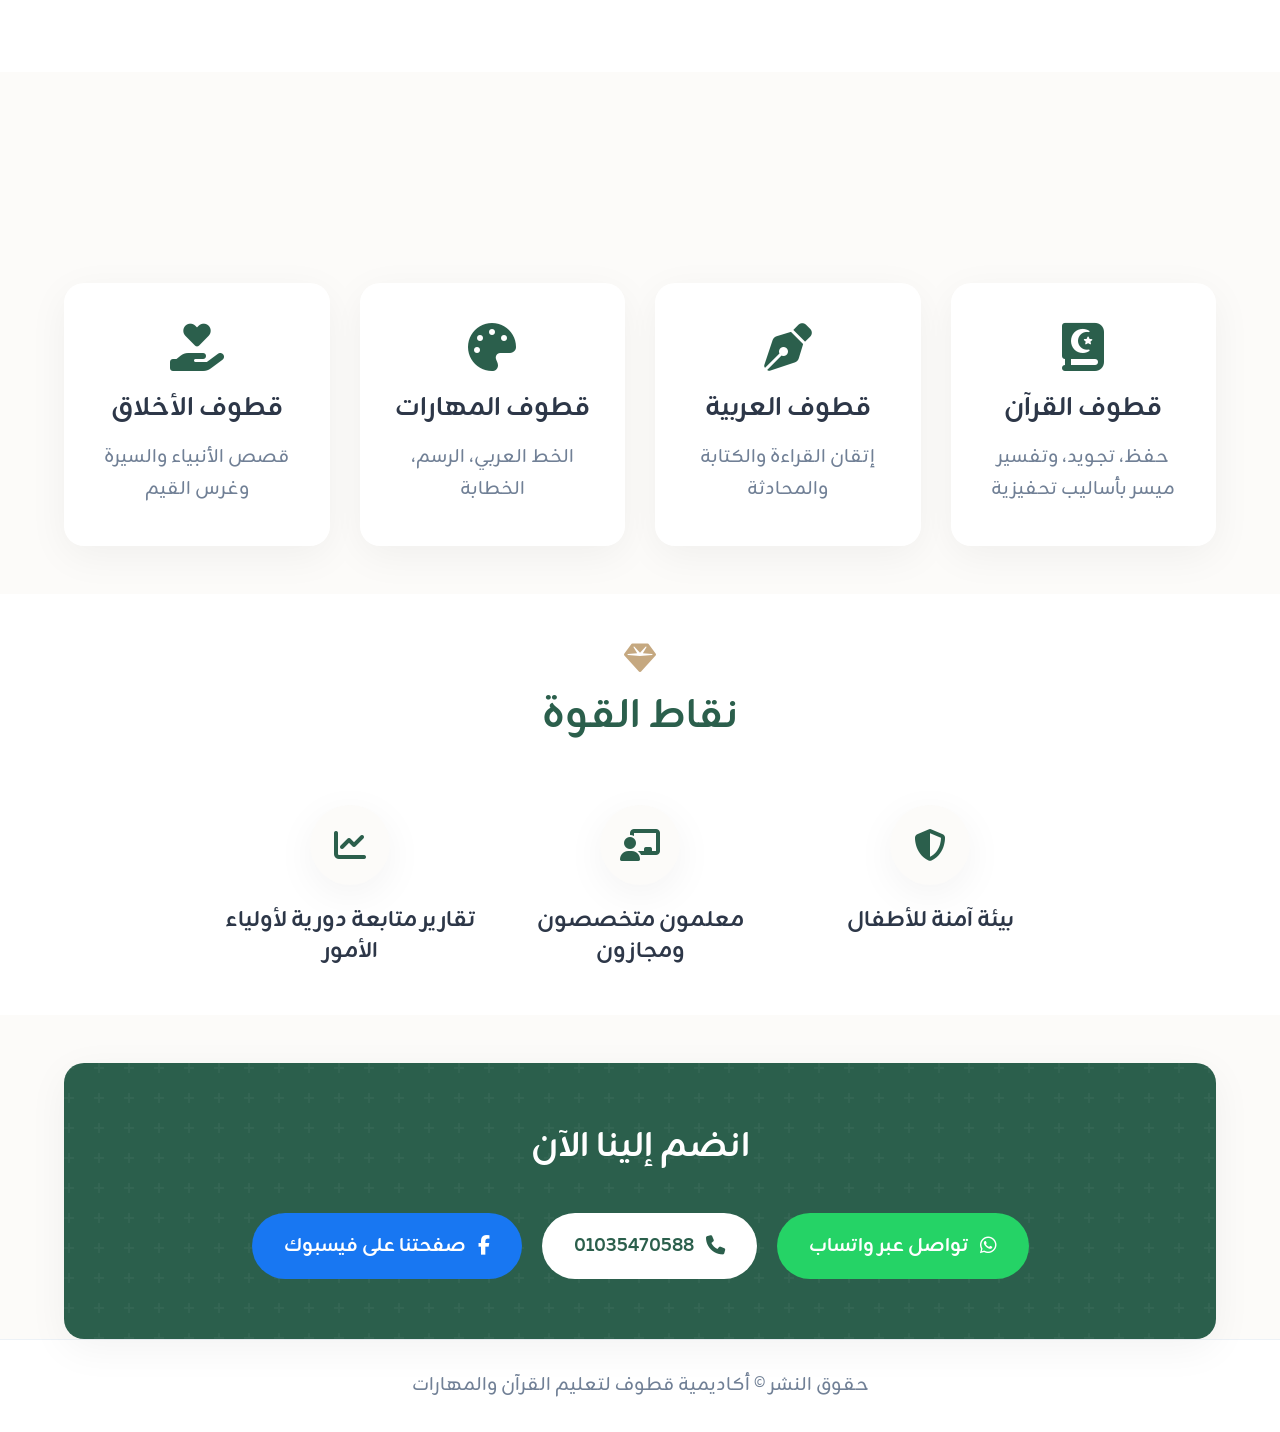
==== commit d2eacabe: "a" ====
--- a/qutoof-academy/index.html
+++ b/qutoof-academy/index.html
@@ -458,14 +458,17 @@
         background-color: var(--white);
       }
 
-      .media-item img {
+      .media-item img,
+      .media-item video {
         width: 100%;
         height: 100%;
         object-fit: cover;
         transition: var(--transition);
       }
 
-      .media-item:hover img {
+      /* تأثير التكبير عند تمرير الماوس */
+      .media-item:hover img,
+      .media-item:hover video {
         transform: scale(1.05);
       }
 
@@ -653,10 +656,12 @@
         </div>
 
         <div class="media-item animate-up">
-          <video src="vid/VID-20260425-WA0044.mp4"></video>
-          <!-- <a href="#" class="video-overlay">
-            <i class="fa-regular fa-circle-play"></i>
-          </a> -->
+          <video
+            class="media-item animate-up"
+            src="vid/VID-20260425-WA0044.mp4"
+            controls
+            preload="metadata"
+          ></video>
         </div>
       </div>
     </section>
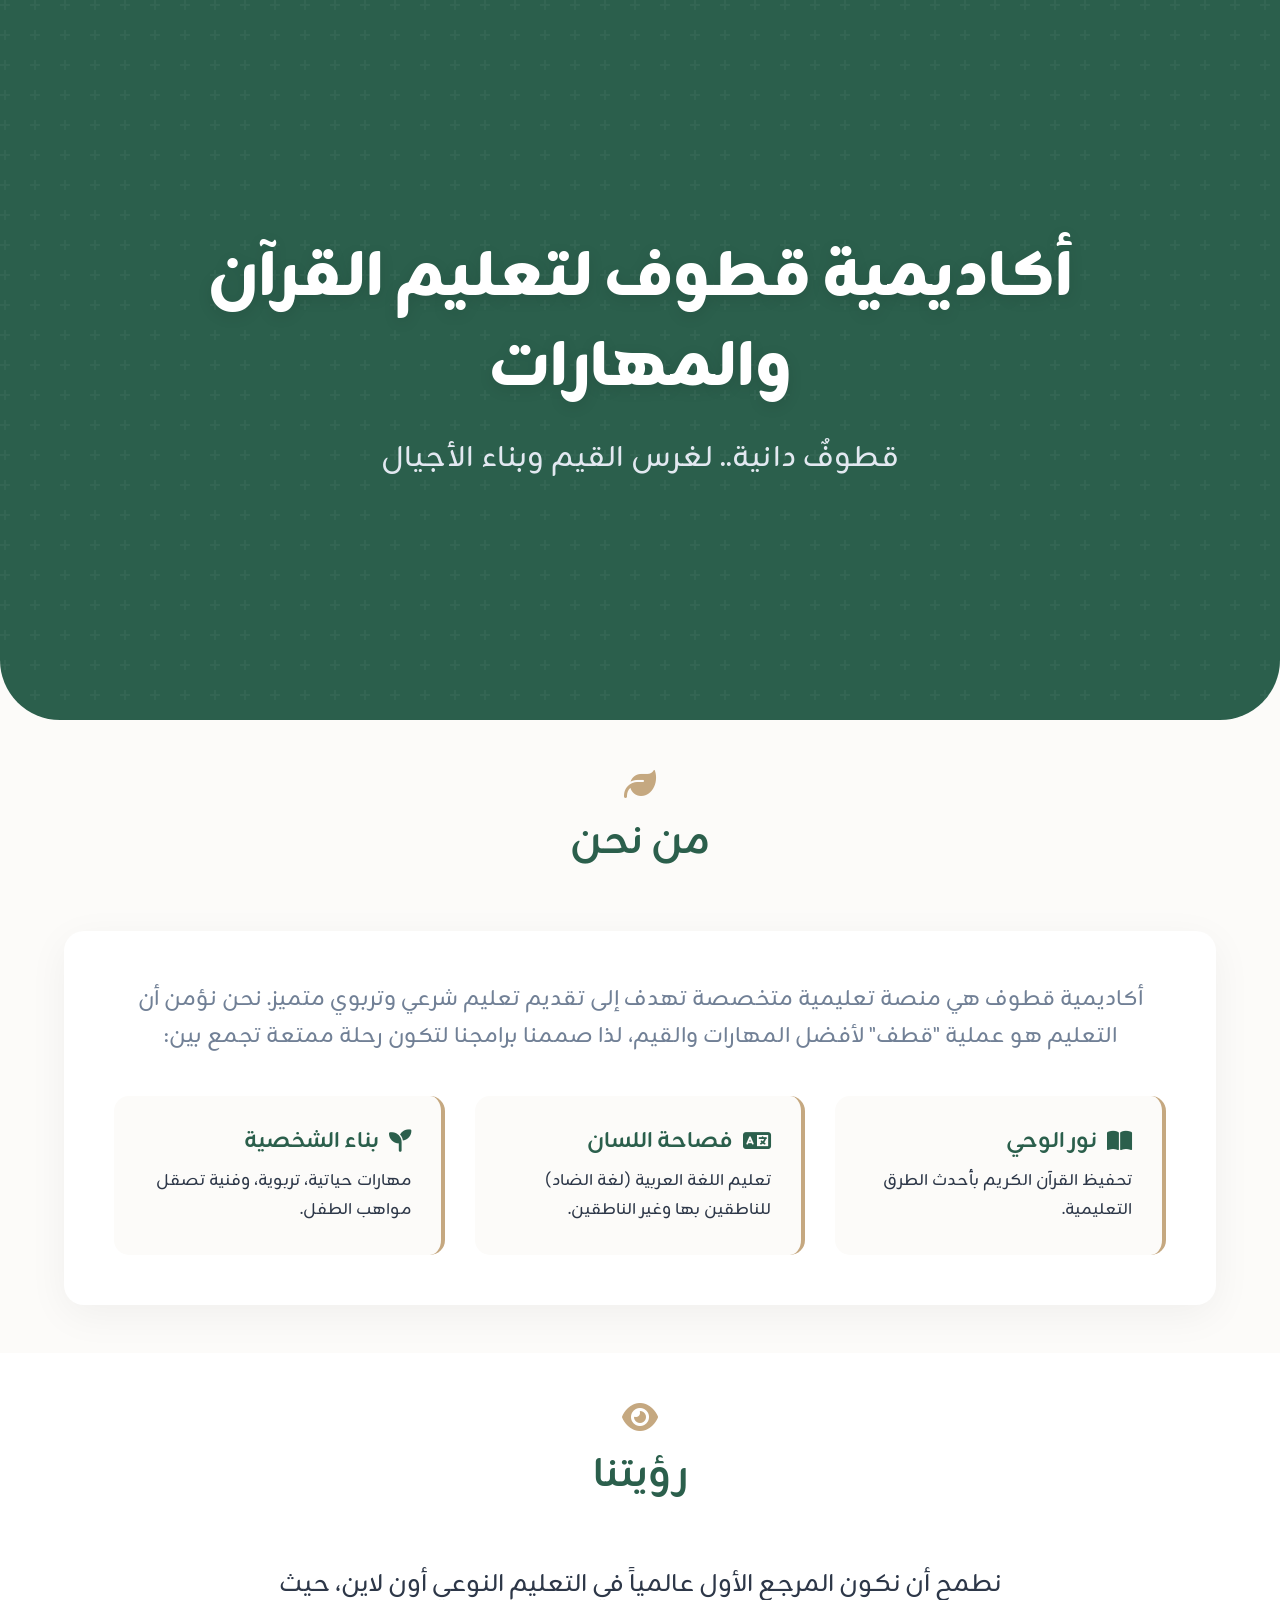
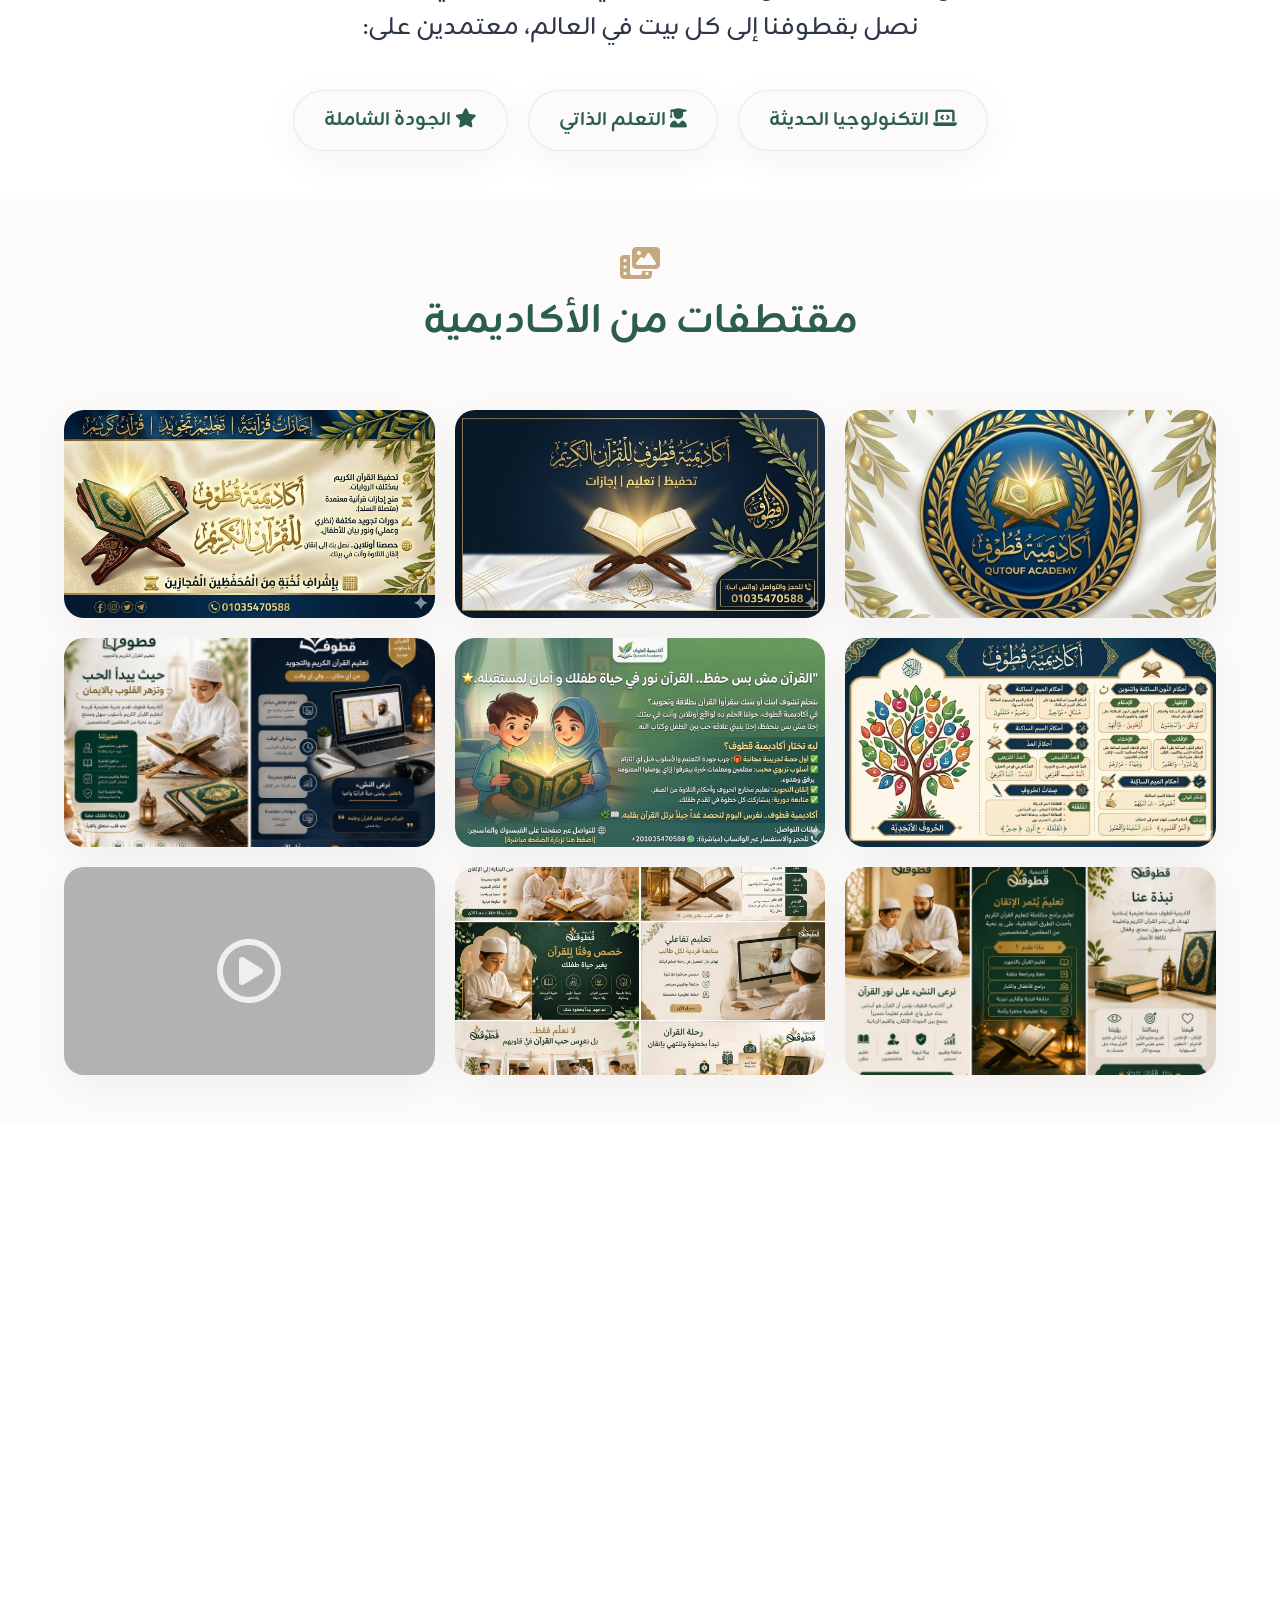
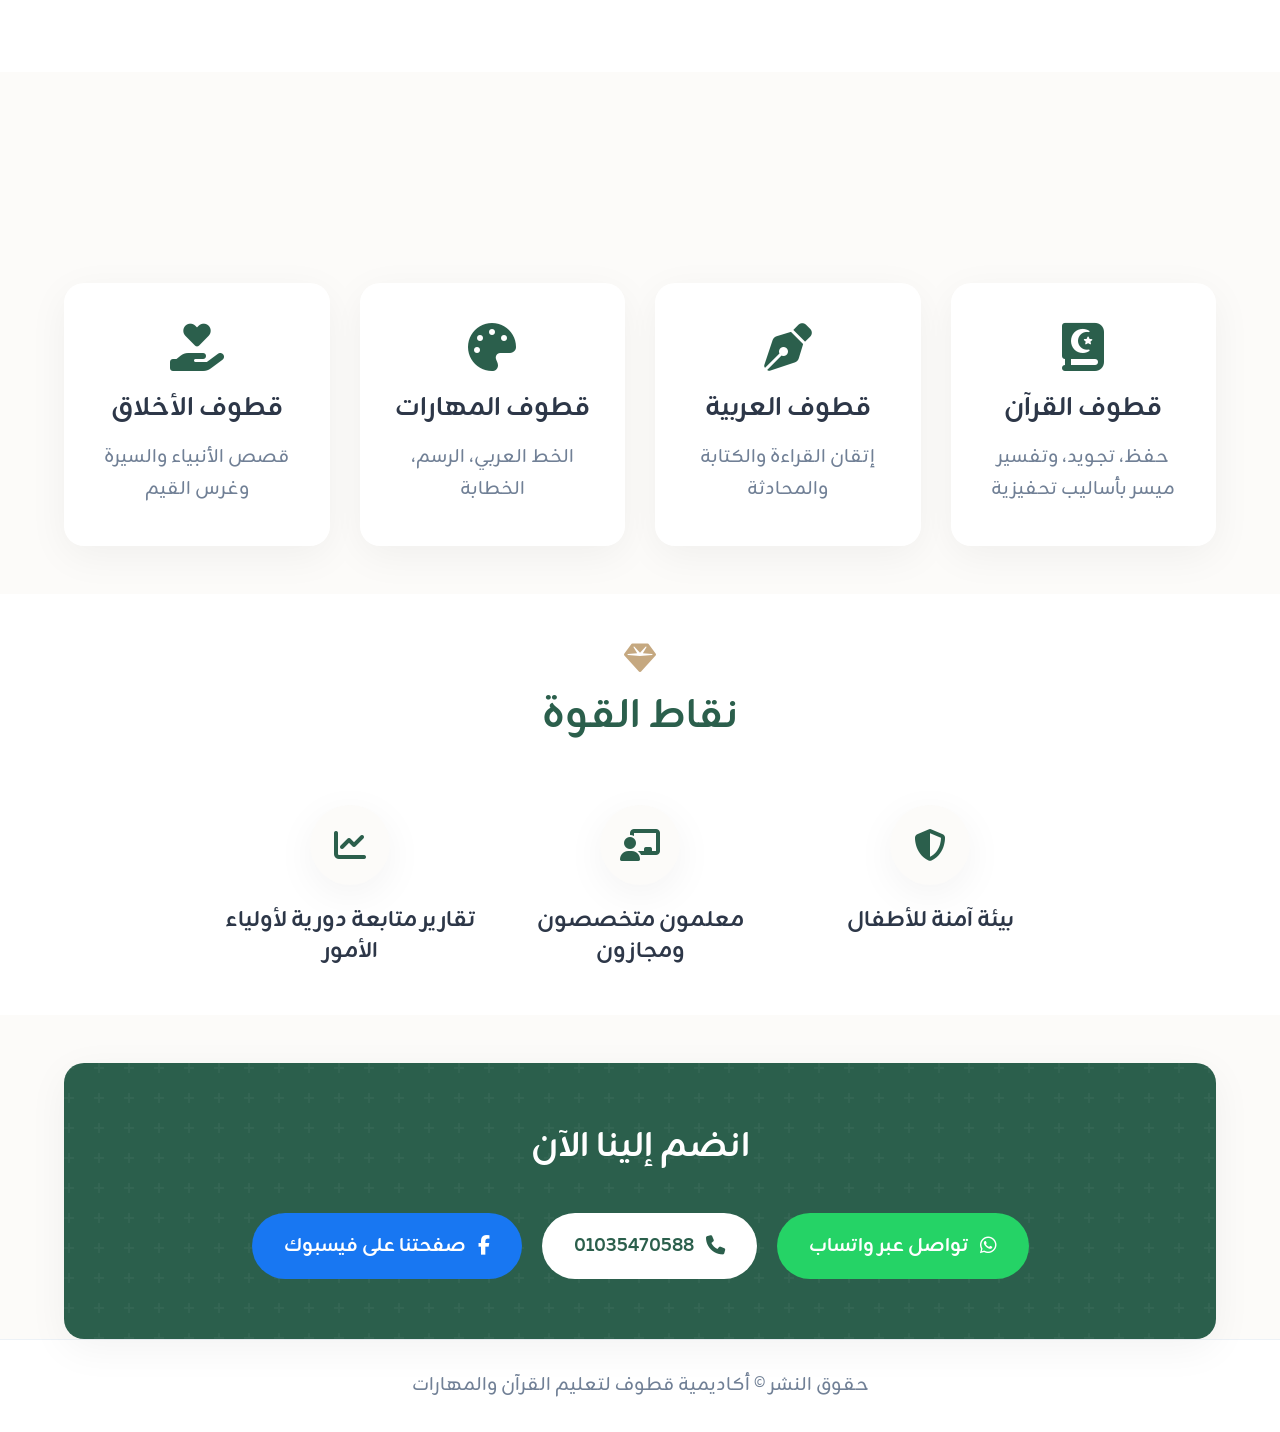
==== commit 830ddf6c: "a" ====
--- a/qutoof-academy/index.html
+++ b/qutoof-academy/index.html
@@ -484,7 +484,9 @@
         align-items: center;
         justify-content: center;
         transition: var(--transition);
-        cursor: pointer;
+
+        /* السطر ده هو الحل: بيخلي الضغطة تعدي من الغطاء وتروح للفيديو */
+        pointer-events: none;
       }
 
       .media-item:hover .video-overlay {
@@ -555,6 +557,77 @@
       .team-card p {
         color: var(--text-light);
         font-size: 1.1rem;
+      }
+
+      /* --- إعدادات البوب أب (Modal) --- */
+      .modal {
+        position: fixed;
+        z-index: 1000;
+        left: 0;
+        top: 0;
+        width: 100%;
+        height: 100%;
+        background-color: rgba(0, 0, 0, 0.85); /* خلفية سوداء شفافة */
+        backdrop-filter: blur(8px); /* تأثير ضبابي عصري للخلفية */
+        display: flex;
+        align-items: center;
+        justify-content: center;
+        opacity: 0;
+        visibility: hidden;
+        transition:
+          opacity 0.3s ease,
+          visibility 0.3s ease;
+      }
+
+      /* الكلاس الذي سيتم إضافته لإظهار البوب أب */
+      .modal.show {
+        opacity: 1;
+        visibility: visible;
+      }
+
+      .modal-content {
+        max-width: 90%;
+        max-height: 90vh;
+        display: flex;
+        justify-content: center;
+        align-items: center;
+        transform: scale(0.8);
+        transition: transform 0.3s cubic-bezier(0.4, 0, 0.2, 1);
+      }
+
+      .modal.show .modal-content {
+        transform: scale(1);
+      }
+
+      .modal-content img,
+      .modal-content video {
+        max-width: 100%;
+        max-height: 85vh;
+        border-radius: 15px;
+        box-shadow: 0 10px 40px rgba(0, 0, 0, 0.5);
+      }
+
+      .close-modal {
+        position: absolute;
+        top: 20px;
+        right: 30px;
+        color: var(--white);
+        font-size: 45px;
+        font-weight: bold;
+        cursor: pointer;
+        transition: var(--transition);
+        z-index: 1001;
+      }
+
+      .close-modal:hover {
+        color: var(--secondary-color);
+        transform: scale(1.1);
+      }
+
+      /* جعل مؤشر الماوس يظهر كيد عند الوقوف على الصور والفيديوهات في المعرض */
+      .media-item img,
+      .media-item video {
+        cursor: pointer;
       }
     </style>
   </head>
@@ -659,9 +732,11 @@
           <video
             class="media-item animate-up"
             src="vid/VID-20260425-WA0044.mp4"
-            controls
             preload="metadata"
           ></video>
+          <a class="video-overlay">
+            <i class="fa-regular fa-circle-play"></i>
+          </a>
         </div>
       </div>
     </section>
@@ -779,6 +854,10 @@
           ></a>
         </div> -->
       </div>
+      <div id="mediaModal" class="modal">
+        <span class="close-modal">&times;</span>
+        <div class="modal-content" id="modalContent"></div>
+      </div>
     </footer>
 
     <script>
@@ -800,6 +879,68 @@
 
         const animateElements = document.querySelectorAll(".animate-up");
         animateElements.forEach((el) => observer.observe(el));
+
+        // --- سكربت البوب أب (Lightbox Modal) ---
+        const modal = document.getElementById("mediaModal");
+        const modalContent = document.getElementById("modalContent");
+        const closeModal = document.querySelector(".close-modal");
+
+        // نحدد كل الصور والفيديوهات اللي جوه قسم المعرض
+        const mediaItems = document.querySelectorAll(
+          ".media-item img, .media-item video",
+        );
+
+        mediaItems.forEach((item) => {
+          item.addEventListener("click", function (e) {
+            e.preventDefault(); // لمنع السلوك الافتراضي
+
+            // إظهار النافذة
+            modal.classList.add("show");
+
+            // تفريغ المحتوى القديم عشان ما يظهرش فوق بعضه
+            modalContent.innerHTML = "";
+
+            // لو العنصر المضعوط عليه صورة
+            if (this.tagName === "IMG") {
+              const img = document.createElement("img");
+              img.src = this.src;
+              modalContent.appendChild(img);
+            }
+            // لو العنصر المضعوط عليه فيديو
+            else if (this.tagName === "VIDEO") {
+              const video = document.createElement("video");
+              video.src = this.src;
+              video.controls = true;
+              video.autoplay = true; // تشغيل تلقائي لما يفتح
+              modalContent.appendChild(video);
+            }
+          });
+        });
+
+        // دالة لإغلاق النافذة وتفريغ المحتوى (عشان الفيديو يقف)
+        function hideModal() {
+          modal.classList.remove("show");
+          setTimeout(() => {
+            modalContent.innerHTML = "";
+          }, 300); // الانتظار حتى تنتهي حركة الإغلاق
+        }
+
+        // إغلاق لما ندوس على علامة X
+        closeModal.addEventListener("click", hideModal);
+
+        // إغلاق لما ندوس في أي مكان فاضي بره الصورة/الفيديو
+        modal.addEventListener("click", function (e) {
+          if (e.target === modal) {
+            hideModal();
+          }
+        });
+
+        // إغلاق لما ندوس على زرار ESC في الكيبورد
+        document.addEventListener("keydown", function (e) {
+          if (e.key === "Escape" && modal.classList.contains("show")) {
+            hideModal();
+          }
+        });
       });
     </script>
   </body>
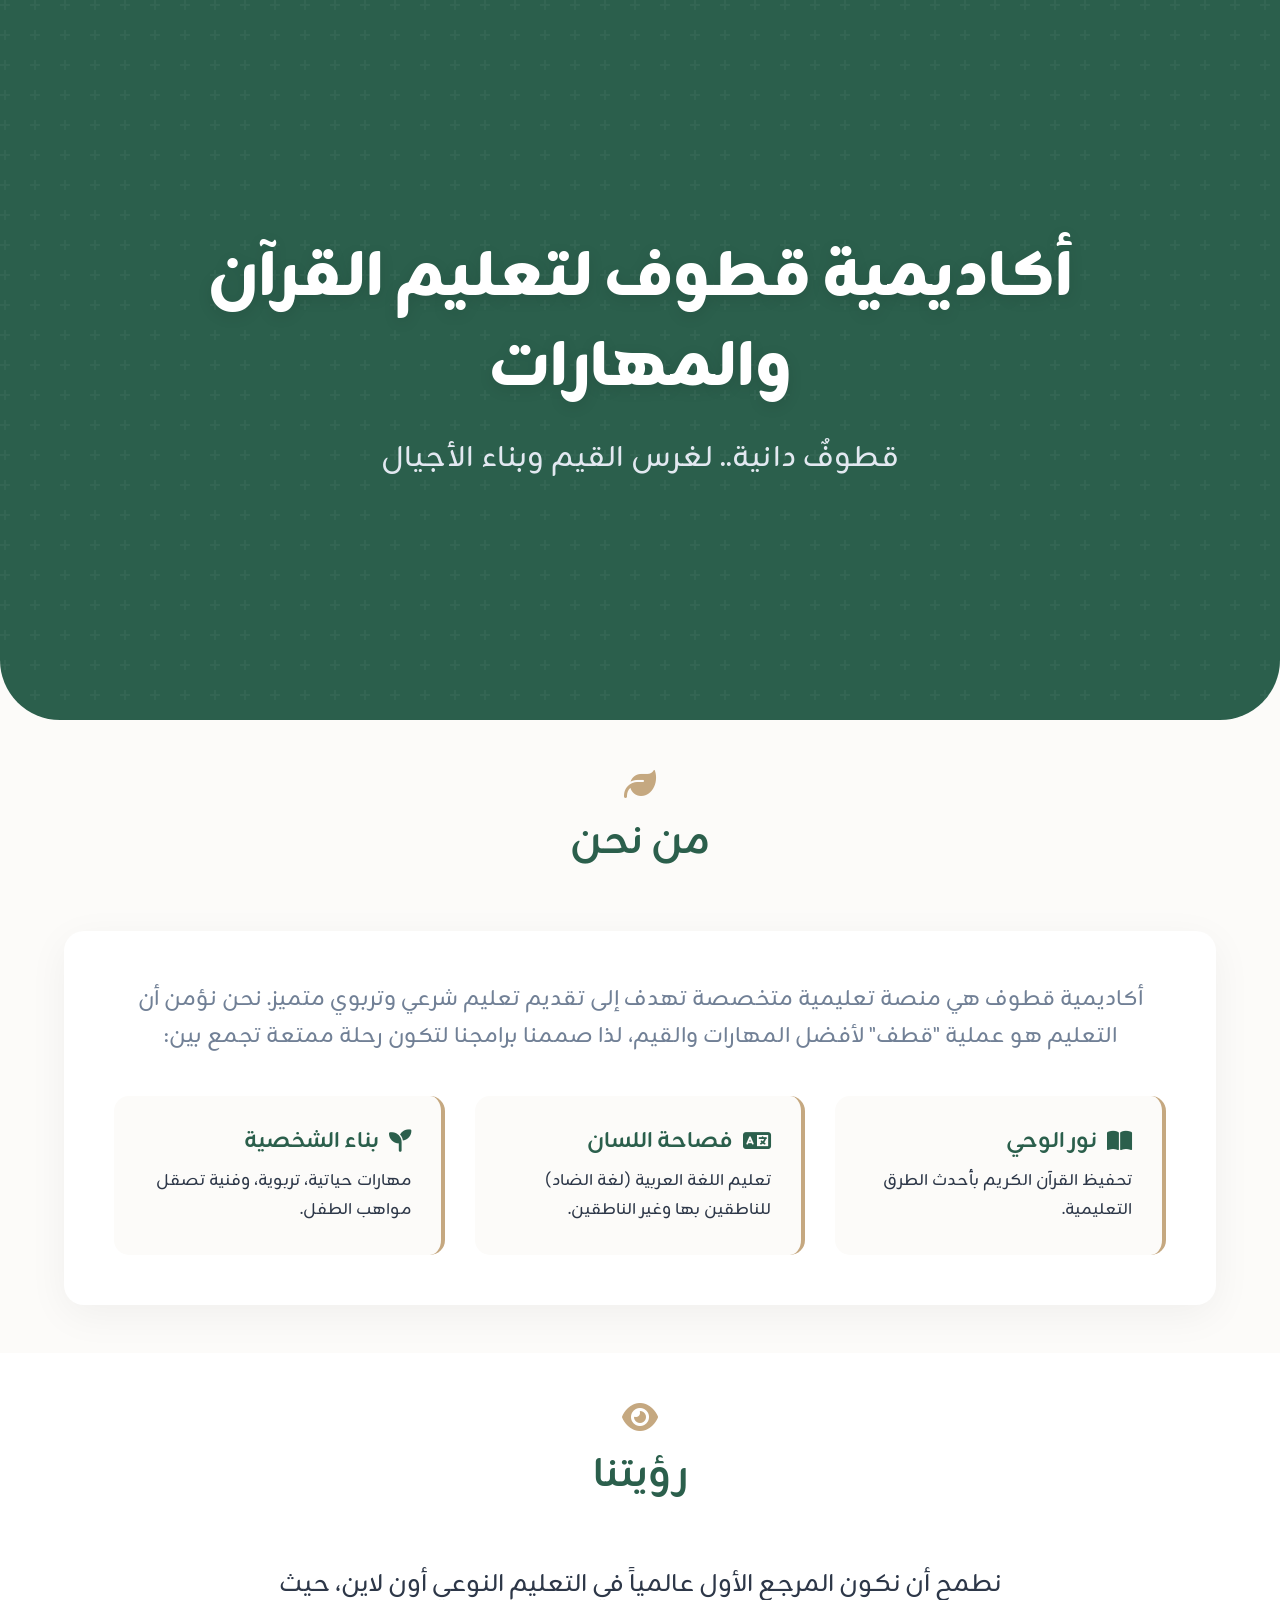
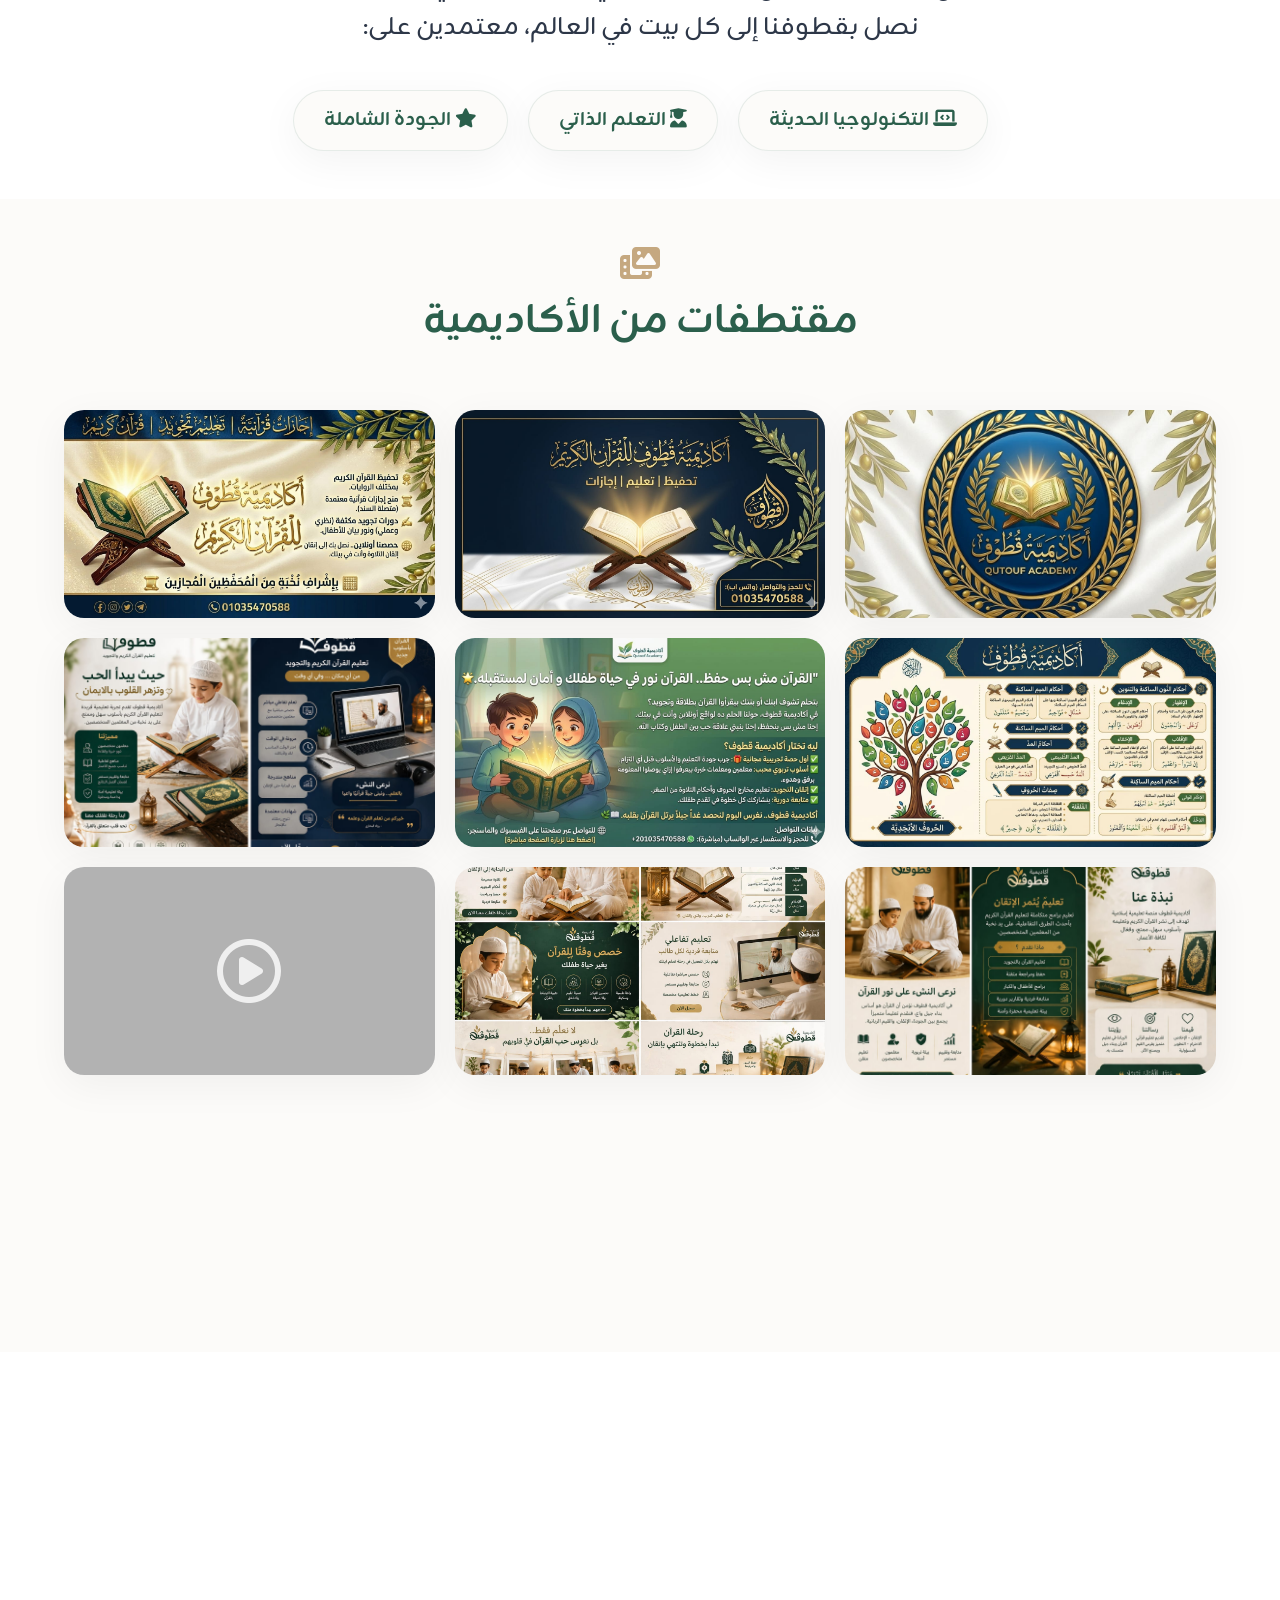
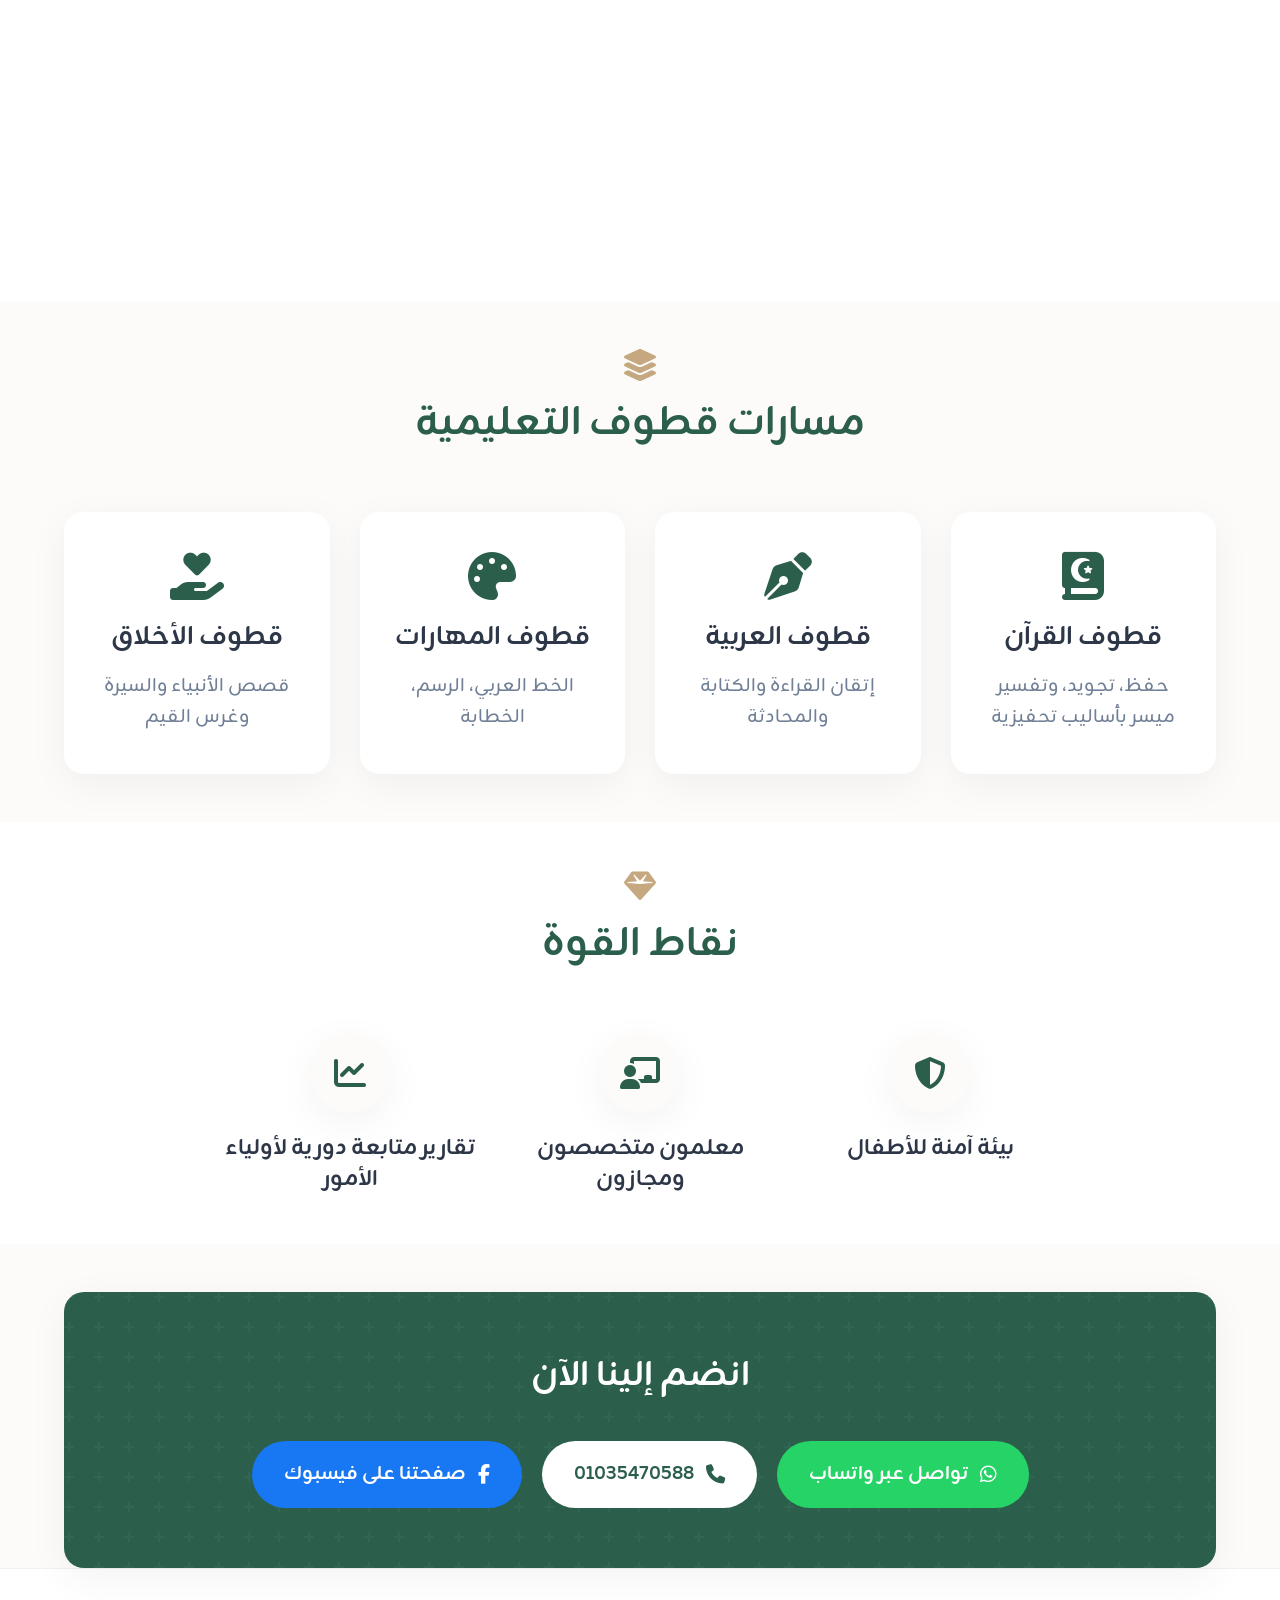
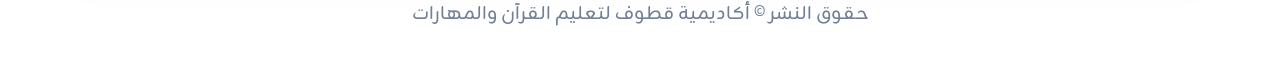
==== commit 6dbb8afd: "a" ====
--- a/qutoof-academy/index.html
+++ b/qutoof-academy/index.html
@@ -738,6 +738,10 @@
             <i class="fa-regular fa-circle-play"></i>
           </a>
         </div>
+
+        <div class="media-item animate-up" style="transition-delay: 0.1s">
+          <img src="img/WhatsApp Image 2026-04-27 at 6.05.33 AM.jpeg" />
+        </div>
       </div>
     </section>
 
@@ -754,6 +758,13 @@
             </div>
             <h3>الشيخ عبدالله ناصر</h3>
             <p>مشرف تعليم القرآن</p>
+          </div>
+          <div class="team-card animate-up">
+            <div class="team-avatar">
+              <i class="fa-solid fa-user-tie"></i>
+            </div>
+            <h3>المعلمة أسماء ناصر</h3>
+            <p>معلمة اللغة العربية</p>
           </div>
         </div>
       </div>
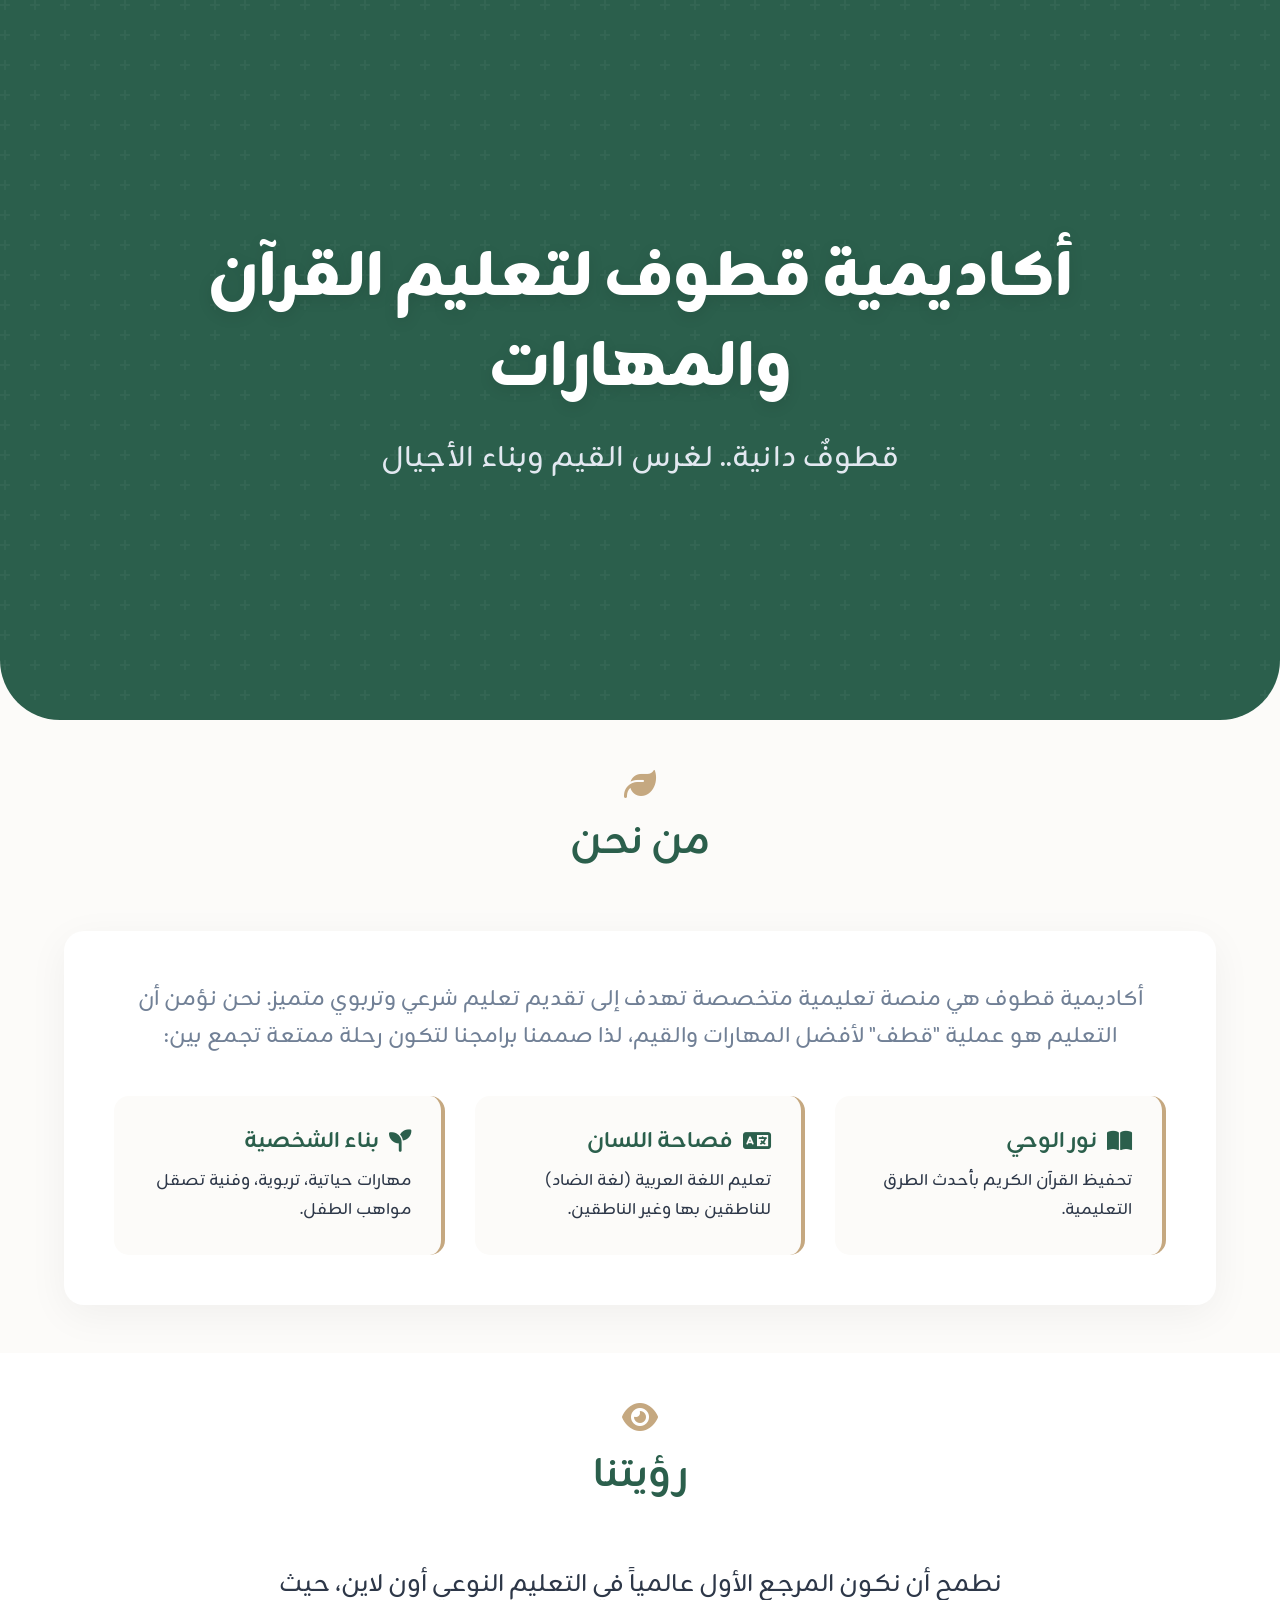
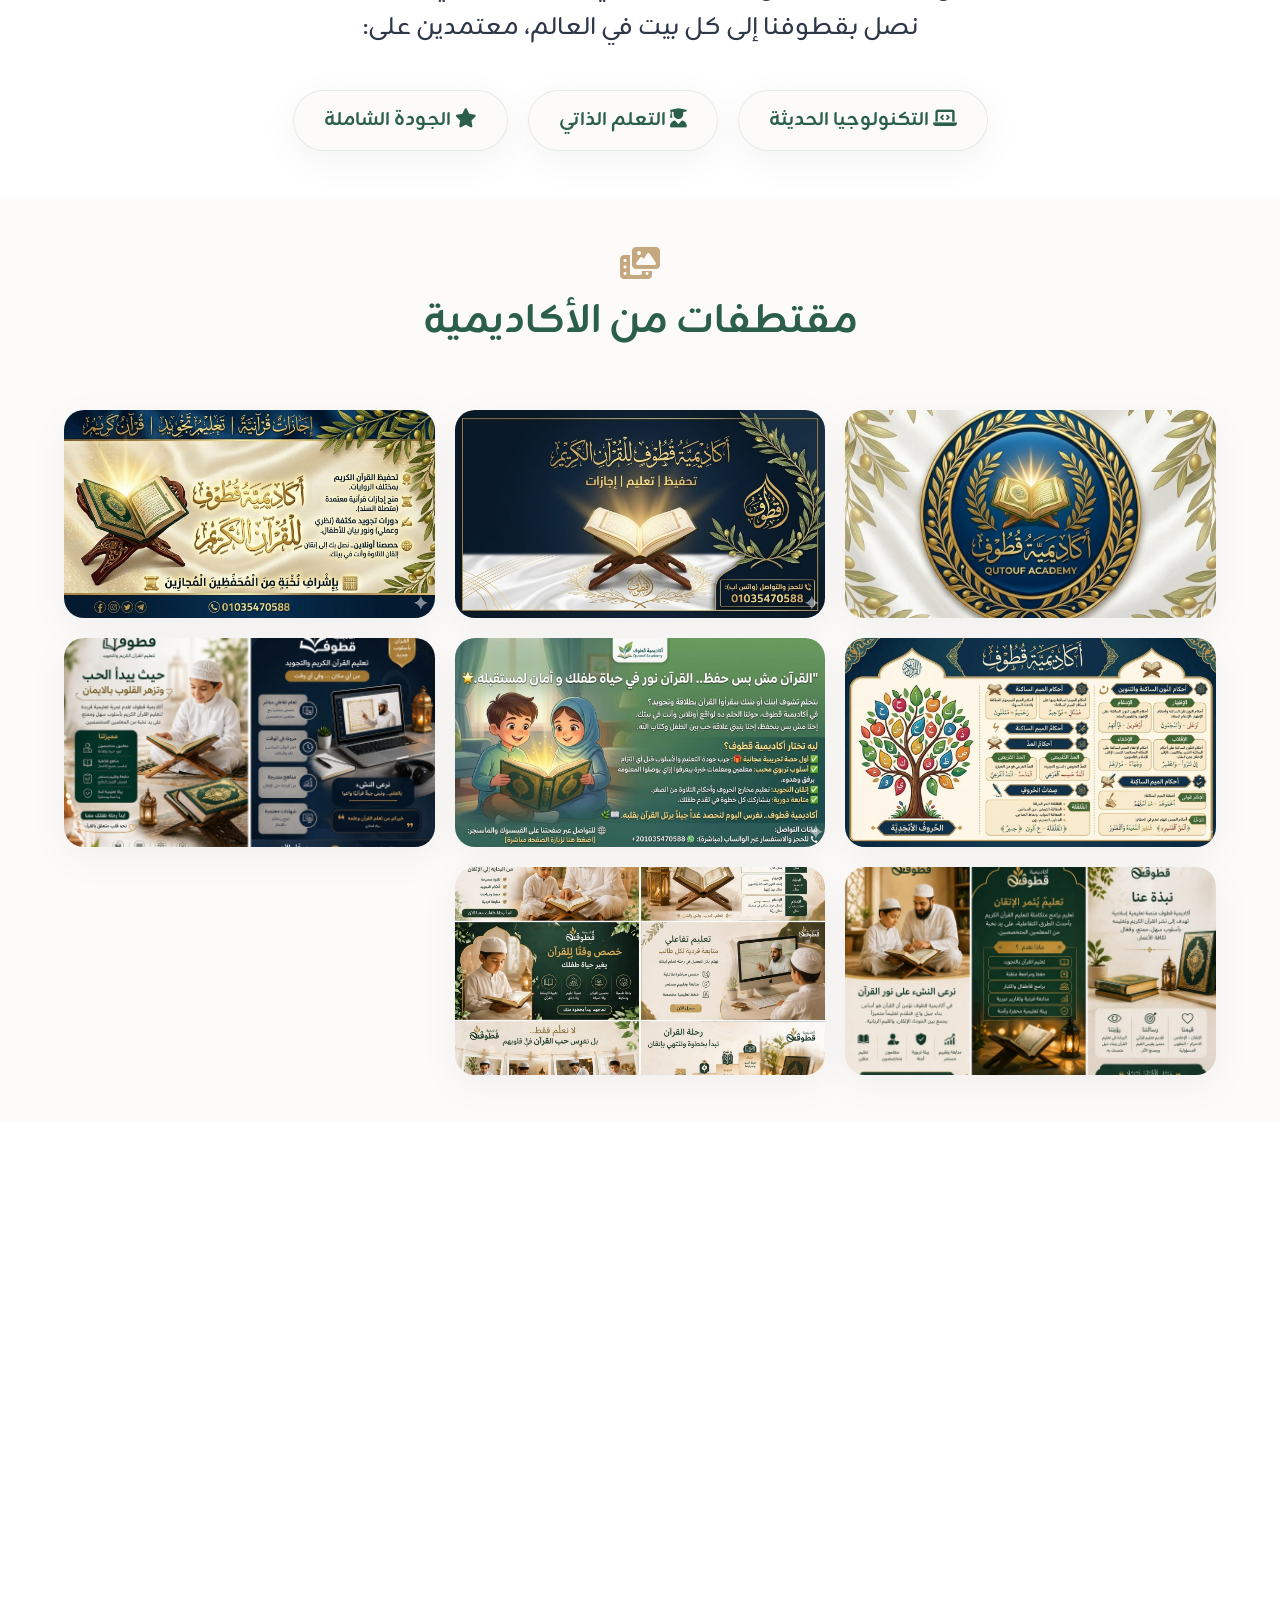
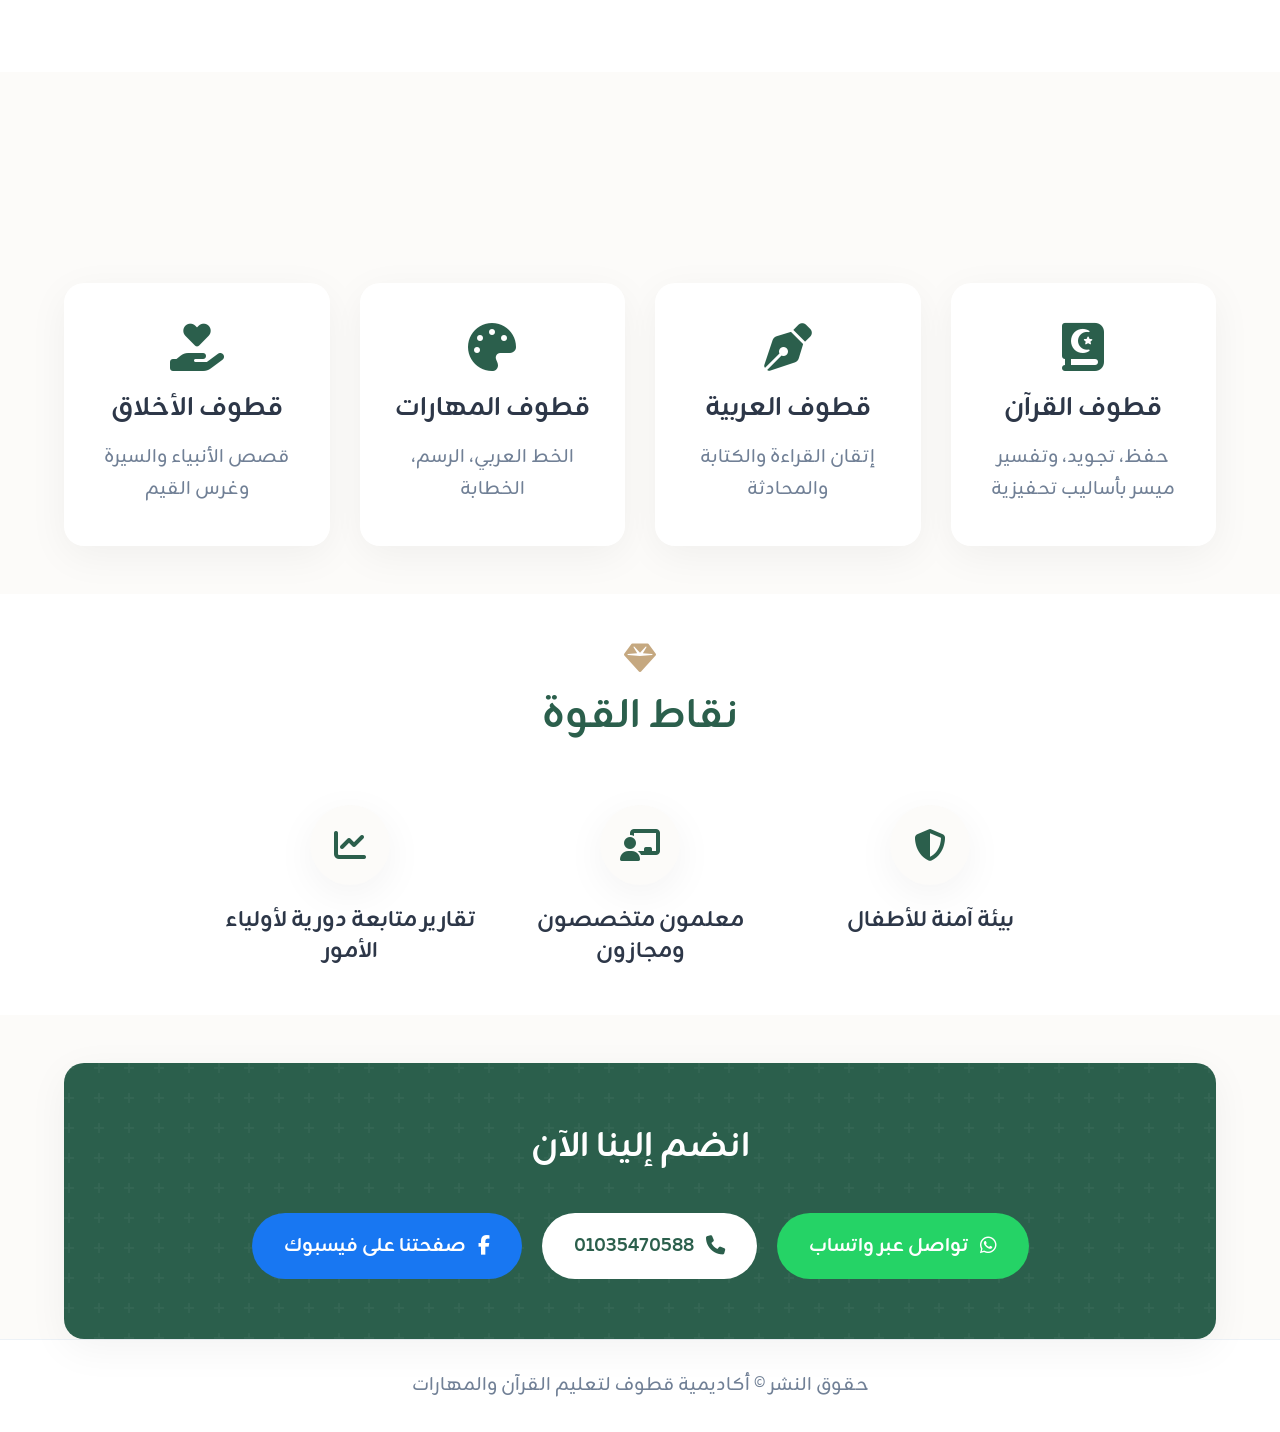
==== commit 3d5a6c2d: "a" ====
--- a/qutoof-academy/index.html
+++ b/qutoof-academy/index.html
@@ -727,21 +727,6 @@
         <div class="media-item animate-up" style="transition-delay: 0.1s">
           <img src="img/WhatsApp Image 2026-04-23 at 7.53.52 PM.jpeg" />
         </div>
-
-        <div class="media-item animate-up">
-          <video
-            class="media-item animate-up"
-            src="vid/VID-20260425-WA0044.mp4"
-            preload="metadata"
-          ></video>
-          <a class="video-overlay">
-            <i class="fa-regular fa-circle-play"></i>
-          </a>
-        </div>
-
-        <div class="media-item animate-up" style="transition-delay: 0.1s">
-          <img src="img/WhatsApp Image 2026-04-27 at 6.05.33 AM.jpeg" />
-        </div>
       </div>
     </section>
 
